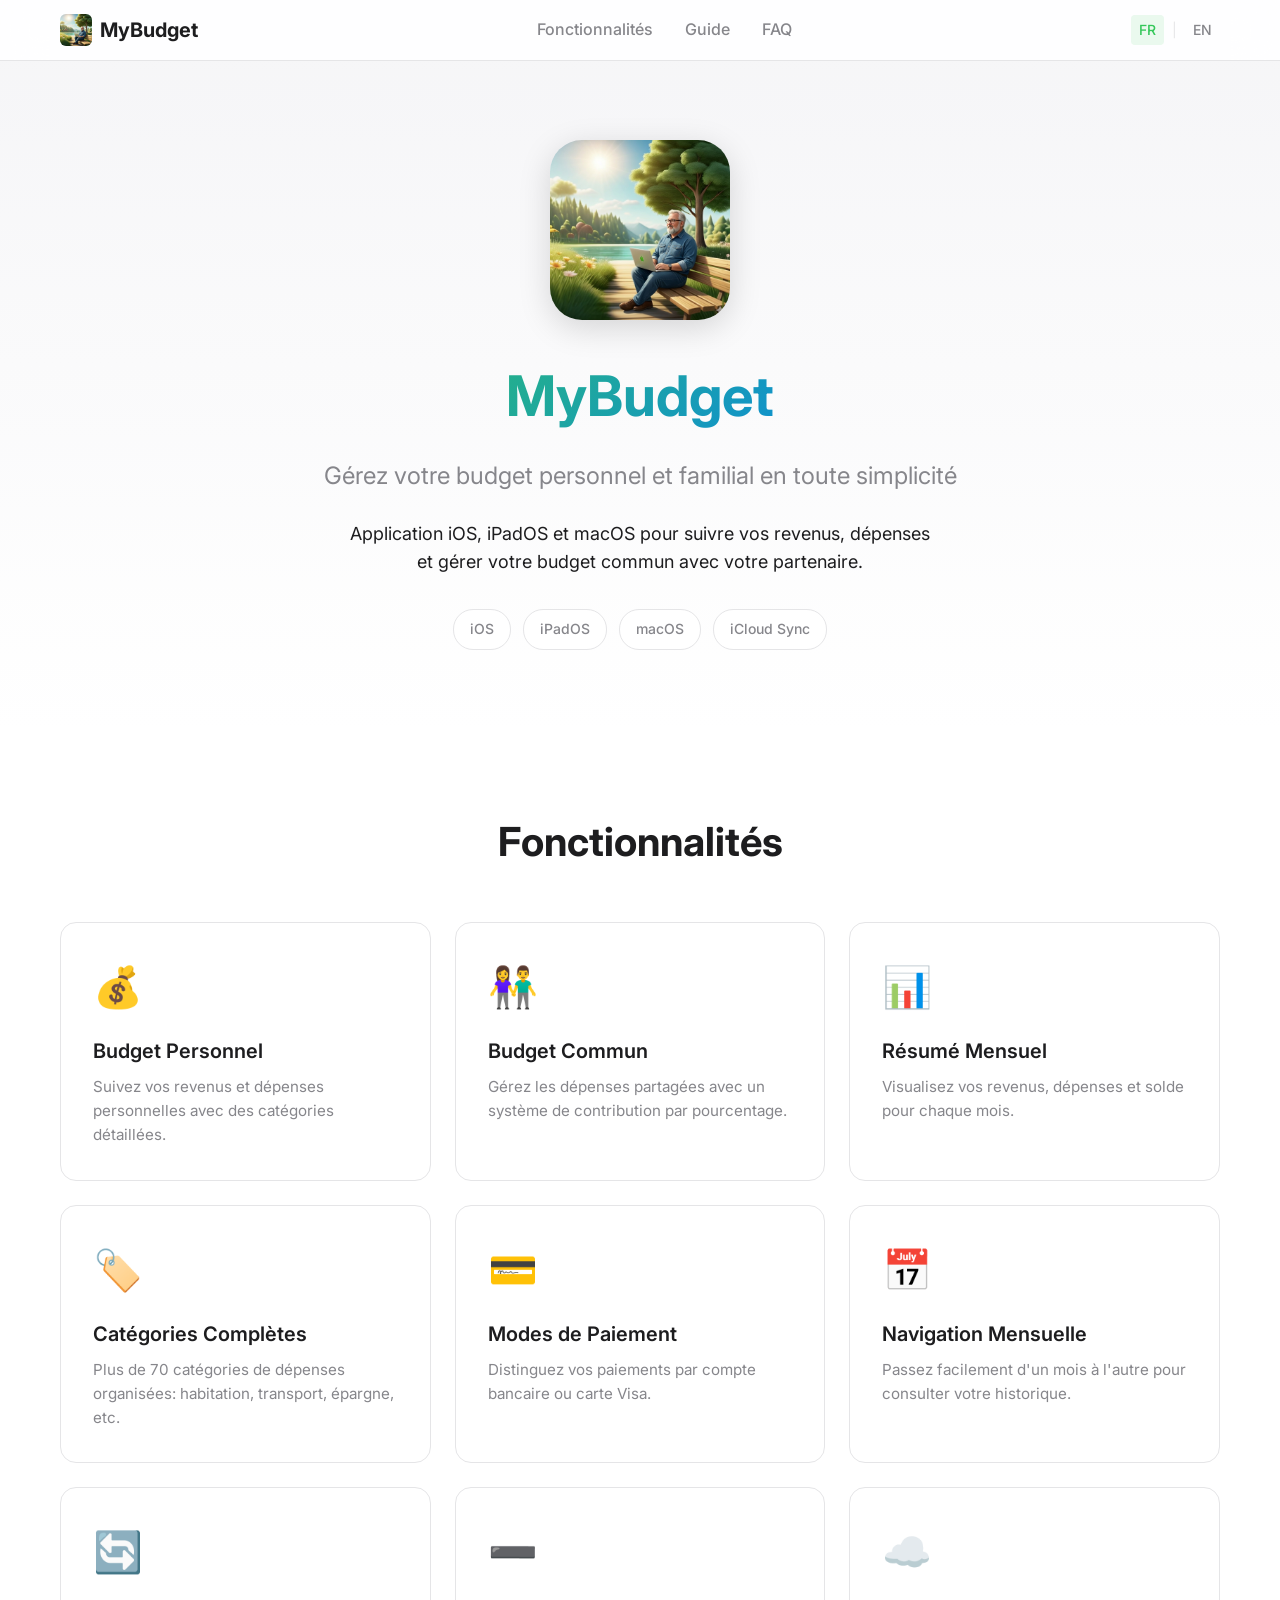
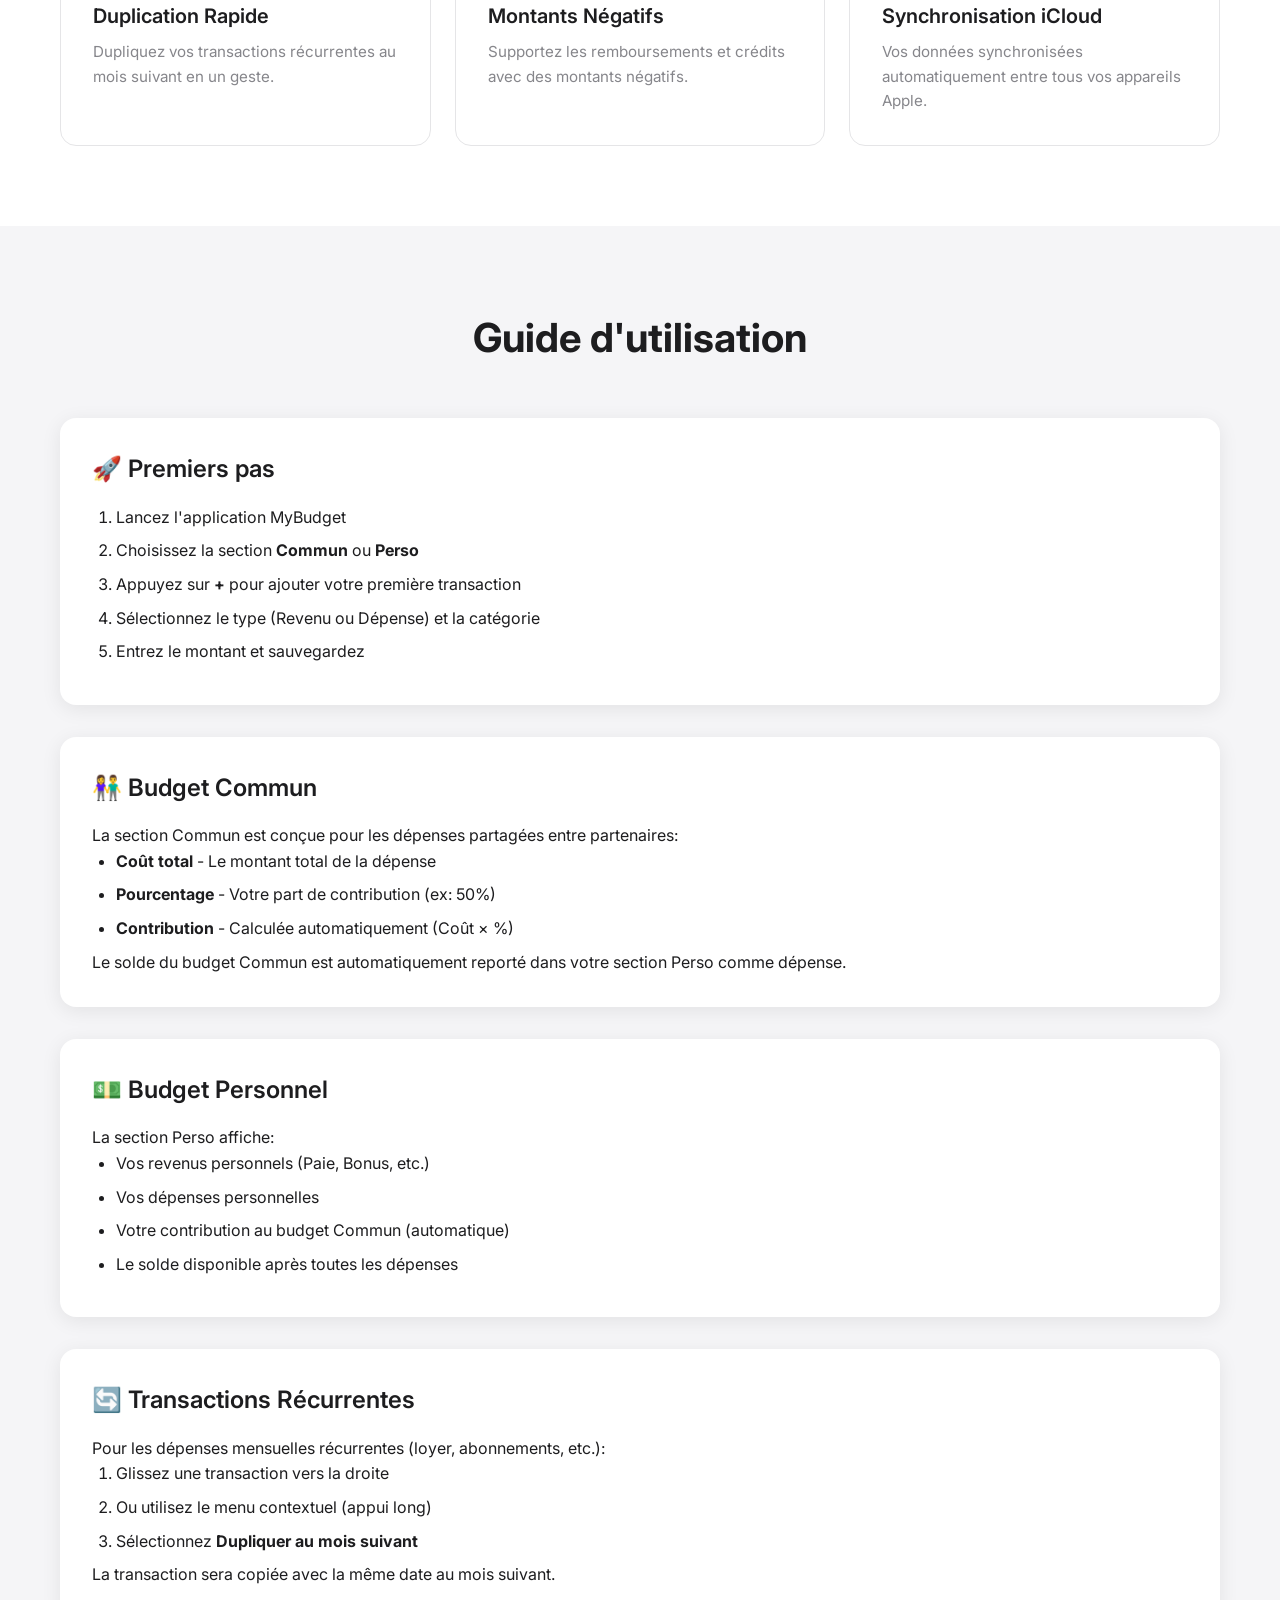
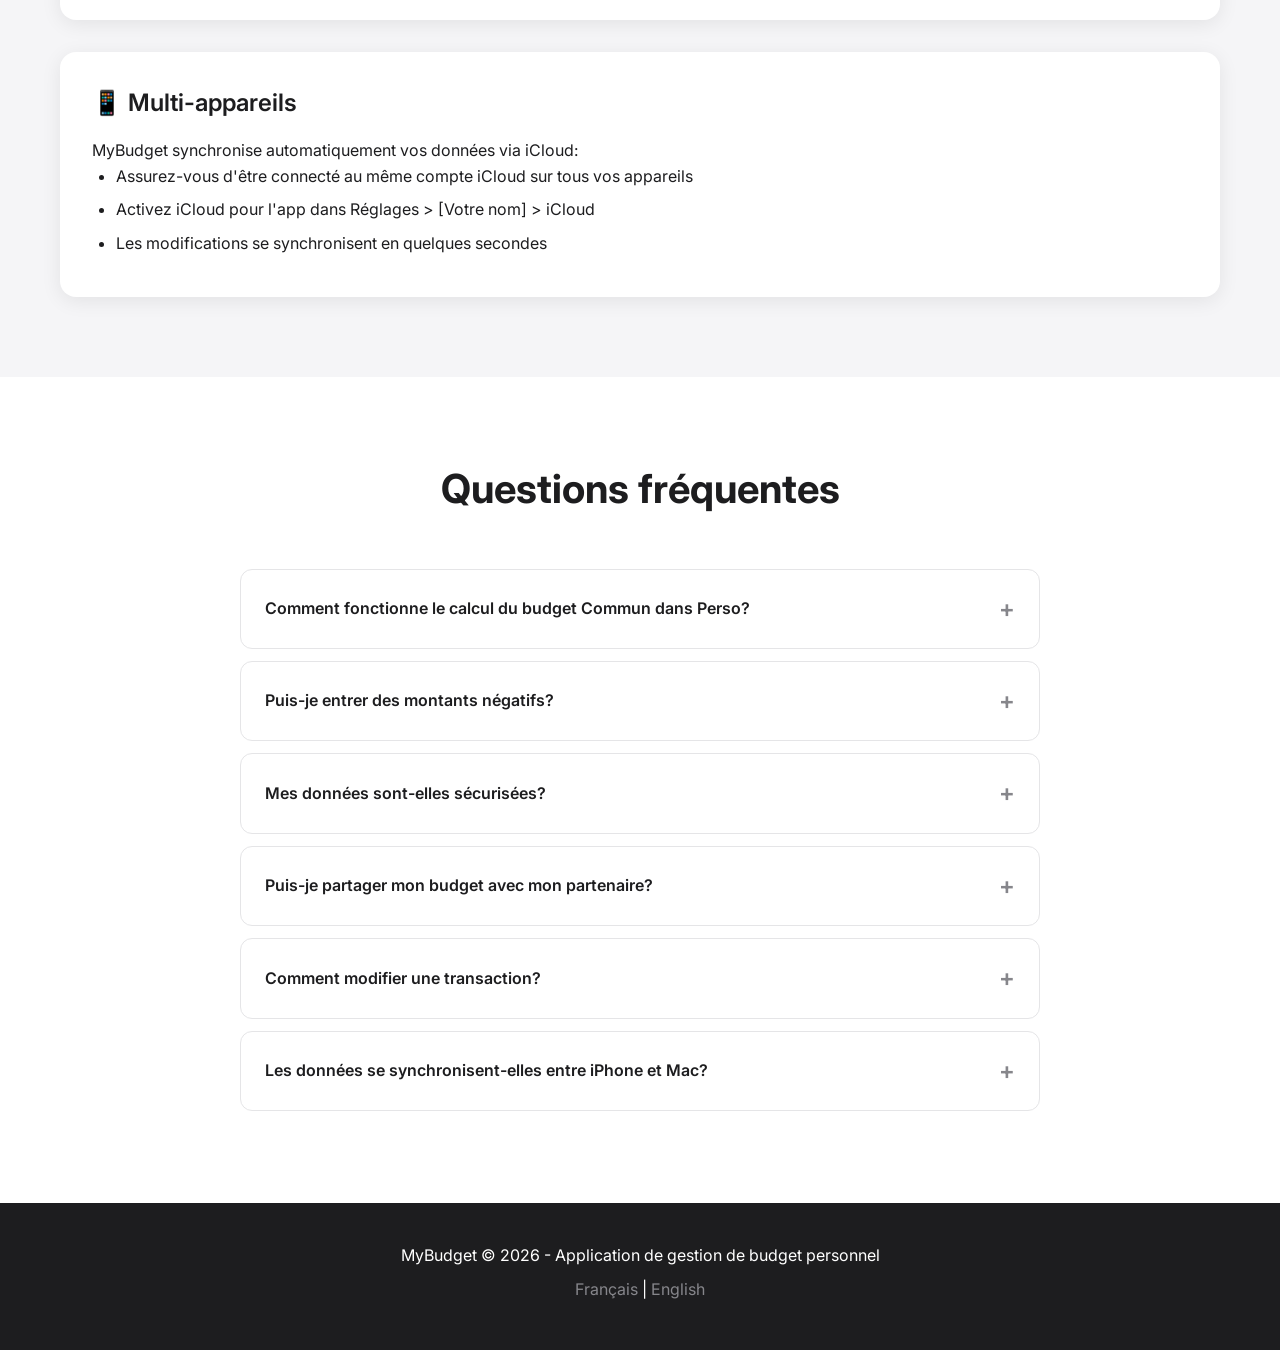
==== index.html @ 52d26589 "Initial documentation website for MyBudget" ====
<!DOCTYPE html>
<html lang="fr">
<head>
    <meta charset="UTF-8">
    <meta name="viewport" content="width=device-width, initial-scale=1.0">
    <title>MyBudget - Documentation</title>
    <link rel="icon" type="image/png" href="images/favicon.png">
    <link rel="apple-touch-icon" href="images/favicon.png">
    <link rel="stylesheet" href="css/style.css">
    <link rel="preconnect" href="https://fonts.googleapis.com">
    <link rel="preconnect" href="https://fonts.gstatic.com" crossorigin>
    <link href="https://fonts.googleapis.com/css2?family=Inter:wght@400;500;600;700&display=swap" rel="stylesheet">
</head>
<body>
    <nav class="navbar">
        <div class="nav-container">
            <a href="index.html" class="nav-logo">
                <img src="images/favicon.png" alt="MyBudget" class="logo-icon">
                <span>MyBudget</span>
            </a>
            <ul class="nav-menu">
                <li><a href="#features">Fonctionnalités</a></li>
                <li><a href="#guide">Guide</a></li>
                <li><a href="#faq">FAQ</a></li>
            </ul>
            <div class="nav-lang">
                <a href="index.html" class="active">FR</a>
                <span>|</span>
                <a href="en/index.html">EN</a>
            </div>
        </div>
    </nav>

    <header class="hero">
        <div class="hero-content">
            <img src="images/favicon.png" alt="MyBudget" class="hero-icon">
            <h1>MyBudget</h1>
            <p class="hero-subtitle">Gérez votre budget personnel et familial en toute simplicité</p>
            <p class="hero-description">
                Application iOS, iPadOS et macOS pour suivre vos revenus, dépenses et
                gérer votre budget commun avec votre partenaire.
            </p>
            <div class="hero-badges">
                <span class="badge">iOS</span>
                <span class="badge">iPadOS</span>
                <span class="badge">macOS</span>
                <span class="badge">iCloud Sync</span>
            </div>
        </div>
    </header>

    <main>
        <section id="features" class="section">
            <div class="container">
                <h2>Fonctionnalités</h2>

                <div class="features-grid">
                    <div class="feature-card">
                        <div class="feature-icon">💰</div>
                        <h3>Budget Personnel</h3>
                        <p>Suivez vos revenus et dépenses personnelles avec des catégories détaillées.</p>
                    </div>

                    <div class="feature-card">
                        <div class="feature-icon">👫</div>
                        <h3>Budget Commun</h3>
                        <p>Gérez les dépenses partagées avec un système de contribution par pourcentage.</p>
                    </div>

                    <div class="feature-card">
                        <div class="feature-icon">📊</div>
                        <h3>Résumé Mensuel</h3>
                        <p>Visualisez vos revenus, dépenses et solde pour chaque mois.</p>
                    </div>

                    <div class="feature-card">
                        <div class="feature-icon">🏷️</div>
                        <h3>Catégories Complètes</h3>
                        <p>Plus de 70 catégories de dépenses organisées: habitation, transport, épargne, etc.</p>
                    </div>

                    <div class="feature-card">
                        <div class="feature-icon">💳</div>
                        <h3>Modes de Paiement</h3>
                        <p>Distinguez vos paiements par compte bancaire ou carte Visa.</p>
                    </div>

                    <div class="feature-card">
                        <div class="feature-icon">📅</div>
                        <h3>Navigation Mensuelle</h3>
                        <p>Passez facilement d'un mois à l'autre pour consulter votre historique.</p>
                    </div>

                    <div class="feature-card">
                        <div class="feature-icon">🔄</div>
                        <h3>Duplication Rapide</h3>
                        <p>Dupliquez vos transactions récurrentes au mois suivant en un geste.</p>
                    </div>

                    <div class="feature-card">
                        <div class="feature-icon">➖</div>
                        <h3>Montants Négatifs</h3>
                        <p>Supportez les remboursements et crédits avec des montants négatifs.</p>
                    </div>

                    <div class="feature-card">
                        <div class="feature-icon">☁️</div>
                        <h3>Synchronisation iCloud</h3>
                        <p>Vos données synchronisées automatiquement entre tous vos appareils Apple.</p>
                    </div>
                </div>
            </div>
        </section>

        <section id="guide" class="section section-alt">
            <div class="container">
                <h2>Guide d'utilisation</h2>

                <div class="guide-content">
                    <article class="guide-article">
                        <h3>🚀 Premiers pas</h3>
                        <ol>
                            <li>Lancez l'application MyBudget</li>
                            <li>Choisissez la section <strong>Commun</strong> ou <strong>Perso</strong></li>
                            <li>Appuyez sur <strong>+</strong> pour ajouter votre première transaction</li>
                            <li>Sélectionnez le type (Revenu ou Dépense) et la catégorie</li>
                            <li>Entrez le montant et sauvegardez</li>
                        </ol>
                    </article>

                    <article class="guide-article">
                        <h3>👫 Budget Commun</h3>
                        <p>La section Commun est conçue pour les dépenses partagées entre partenaires:</p>
                        <ul>
                            <li><strong>Coût total</strong> - Le montant total de la dépense</li>
                            <li><strong>Pourcentage</strong> - Votre part de contribution (ex: 50%)</li>
                            <li><strong>Contribution</strong> - Calculée automatiquement (Coût × %)</li>
                        </ul>
                        <p>Le solde du budget Commun est automatiquement reporté dans votre section Perso comme dépense.</p>
                    </article>

                    <article class="guide-article">
                        <h3>💵 Budget Personnel</h3>
                        <p>La section Perso affiche:</p>
                        <ul>
                            <li>Vos revenus personnels (Paie, Bonus, etc.)</li>
                            <li>Vos dépenses personnelles</li>
                            <li>Votre contribution au budget Commun (automatique)</li>
                            <li>Le solde disponible après toutes les dépenses</li>
                        </ul>
                    </article>

                    <article class="guide-article">
                        <h3>🔄 Transactions Récurrentes</h3>
                        <p>Pour les dépenses mensuelles récurrentes (loyer, abonnements, etc.):</p>
                        <ol>
                            <li>Glissez une transaction vers la droite</li>
                            <li>Ou utilisez le menu contextuel (appui long)</li>
                            <li>Sélectionnez <strong>Dupliquer au mois suivant</strong></li>
                        </ol>
                        <p>La transaction sera copiée avec la même date au mois suivant.</p>
                    </article>

                    <article class="guide-article">
                        <h3>📱 Multi-appareils</h3>
                        <p>MyBudget synchronise automatiquement vos données via iCloud:</p>
                        <ul>
                            <li>Assurez-vous d'être connecté au même compte iCloud sur tous vos appareils</li>
                            <li>Activez iCloud pour l'app dans Réglages > [Votre nom] > iCloud</li>
                            <li>Les modifications se synchronisent en quelques secondes</li>
                        </ul>
                    </article>
                </div>
            </div>
        </section>

        <section id="faq" class="section">
            <div class="container">
                <h2>Questions fréquentes</h2>

                <div class="faq-list">
                    <details class="faq-item">
                        <summary>Comment fonctionne le calcul du budget Commun dans Perso?</summary>
                        <p>Dans la section Perso, les dépenses du budget Commun et le solde Commun sont automatiquement ajoutés comme dépenses. Cela représente votre contribution totale au budget partagé.</p>
                    </details>

                    <details class="faq-item">
                        <summary>Puis-je entrer des montants négatifs?</summary>
                        <p>Oui, les montants négatifs sont supportés pour les remboursements, crédits ou ajustements. Utilisez simplement le signe moins (-) devant le montant.</p>
                    </details>

                    <details class="faq-item">
                        <summary>Mes données sont-elles sécurisées?</summary>
                        <p>Oui, vos données sont stockées dans votre base de données iCloud privée. Elles sont chiffrées et accessibles uniquement par vos appareils connectés à votre compte Apple.</p>
                    </details>

                    <details class="faq-item">
                        <summary>Puis-je partager mon budget avec mon partenaire?</summary>
                        <p>Actuellement, chaque utilisateur a sa propre base de données. Pour un budget commun, vous pouvez chacun entrer vos contributions respectives avec votre pourcentage de participation.</p>
                    </details>

                    <details class="faq-item">
                        <summary>Comment modifier une transaction?</summary>
                        <p>Appuyez sur une transaction dans la liste pour ouvrir l'écran de modification. Vous pouvez aussi utiliser le menu contextuel (appui long) et sélectionner "Modifier".</p>
                    </details>

                    <details class="faq-item">
                        <summary>Les données se synchronisent-elles entre iPhone et Mac?</summary>
                        <p>Oui, tant que vous êtes connecté au même compte iCloud et que la synchronisation est activée, vos données sont disponibles sur iPhone, iPad et Mac.</p>
                    </details>
                </div>
            </div>
        </section>
    </main>

    <footer class="footer">
        <div class="container">
            <p>MyBudget © 2026 - Application de gestion de budget personnel</p>
            <p class="footer-links">
                <a href="index.html">Français</a> |
                <a href="en/index.html">English</a>
            </p>
        </div>
    </footer>
</body>
</html>
---- css/style.css ----
/* Reset and Base Styles */
* {
    margin: 0;
    padding: 0;
    box-sizing: border-box;
}

:root {
    --primary-color: #34C759;
    --primary-dark: #248A3D;
    --secondary-color: #007AFF;
    --success-color: #34C759;
    --warning-color: #FF9500;
    --danger-color: #FF3B30;
    --text-color: #1D1D1F;
    --text-secondary: #86868B;
    --background: #FFFFFF;
    --background-alt: #F5F5F7;
    --border-color: #E5E5E7;
    --card-shadow: 0 4px 20px rgba(0, 0, 0, 0.08);
}

body {
    font-family: 'Inter', -apple-system, BlinkMacSystemFont, 'Segoe UI', Roboto, sans-serif;
    line-height: 1.6;
    color: var(--text-color);
    background: var(--background);
}

.container {
    max-width: 1200px;
    margin: 0 auto;
    padding: 0 20px;
}

/* Navigation */
.navbar {
    position: fixed;
    top: 0;
    left: 0;
    right: 0;
    background: rgba(255, 255, 255, 0.9);
    backdrop-filter: blur(20px);
    -webkit-backdrop-filter: blur(20px);
    border-bottom: 1px solid var(--border-color);
    z-index: 1000;
}

.nav-container {
    max-width: 1200px;
    margin: 0 auto;
    padding: 0 20px;
    display: flex;
    align-items: center;
    justify-content: space-between;
    height: 60px;
}

.nav-logo {
    display: flex;
    align-items: center;
    gap: 8px;
    font-size: 1.25rem;
    font-weight: 700;
    color: var(--text-color);
    text-decoration: none;
}

.logo-icon {
    width: 32px;
    height: 32px;
    border-radius: 6px;
    object-fit: cover;
}

.nav-menu {
    display: flex;
    list-style: none;
    gap: 32px;
}

.nav-menu a {
    color: var(--text-secondary);
    text-decoration: none;
    font-weight: 500;
    transition: color 0.2s;
}

.nav-menu a:hover {
    color: var(--primary-color);
}

.nav-lang {
    display: flex;
    align-items: center;
    gap: 8px;
    font-size: 0.875rem;
}

.nav-lang a {
    color: var(--text-secondary);
    text-decoration: none;
    font-weight: 500;
    padding: 4px 8px;
    border-radius: 4px;
    transition: all 0.2s;
}

.nav-lang a.active {
    color: var(--primary-color);
    background: rgba(52, 199, 89, 0.1);
}

.nav-lang span {
    color: var(--border-color);
}

/* Hero Section */
.hero {
    padding: 140px 20px 80px;
    text-align: center;
    background: linear-gradient(180deg, var(--background-alt) 0%, var(--background) 100%);
}

.hero-content {
    max-width: 800px;
    margin: 0 auto;
}

.hero-icon {
    width: 180px;
    height: 180px;
    border-radius: 32px;
    box-shadow: 0 8px 32px rgba(0, 0, 0, 0.15);
    margin-bottom: 24px;
}

.hero h1 {
    font-size: 3.5rem;
    font-weight: 700;
    margin-bottom: 16px;
    background: linear-gradient(135deg, var(--primary-color), var(--secondary-color));
    -webkit-background-clip: text;
    -webkit-text-fill-color: transparent;
    background-clip: text;
}

.hero-subtitle {
    font-size: 1.5rem;
    color: var(--text-secondary);
    margin-bottom: 24px;
}

.hero-description {
    font-size: 1.125rem;
    color: var(--text-color);
    margin-bottom: 32px;
    max-width: 600px;
    margin-left: auto;
    margin-right: auto;
}

.hero-badges {
    display: flex;
    justify-content: center;
    gap: 12px;
    flex-wrap: wrap;
}

.badge {
    display: inline-block;
    padding: 8px 16px;
    background: var(--background);
    border: 1px solid var(--border-color);
    border-radius: 20px;
    font-size: 0.875rem;
    font-weight: 500;
    color: var(--text-secondary);
}

/* Sections */
.section {
    padding: 80px 20px;
}

.section-alt {
    background: var(--background-alt);
}

.section h2 {
    font-size: 2.5rem;
    font-weight: 700;
    text-align: center;
    margin-bottom: 48px;
}

/* Features Grid */
.features-grid {
    display: grid;
    grid-template-columns: repeat(auto-fit, minmax(300px, 1fr));
    gap: 24px;
}

.feature-card {
    background: var(--background);
    border: 1px solid var(--border-color);
    border-radius: 16px;
    padding: 32px;
    transition: transform 0.2s, box-shadow 0.2s;
}

.feature-card:hover {
    transform: translateY(-4px);
    box-shadow: var(--card-shadow);
}

.feature-icon {
    font-size: 2.5rem;
    margin-bottom: 16px;
}

.feature-card h3 {
    font-size: 1.25rem;
    font-weight: 600;
    margin-bottom: 8px;
}

.feature-card p {
    color: var(--text-secondary);
    font-size: 0.95rem;
}

/* Guide Section */
.guide-content {
    display: grid;
    gap: 32px;
}

.guide-article {
    background: var(--background);
    border-radius: 16px;
    padding: 32px;
    box-shadow: var(--card-shadow);
}

.guide-article h3 {
    font-size: 1.5rem;
    font-weight: 600;
    margin-bottom: 16px;
}

.guide-article ol,
.guide-article ul {
    margin-left: 24px;
}

.guide-article li {
    margin-bottom: 8px;
}

.guide-article a {
    color: var(--primary-color);
}

/* FAQ Section */
.faq-list {
    max-width: 800px;
    margin: 0 auto;
}

.faq-item {
    background: var(--background);
    border: 1px solid var(--border-color);
    border-radius: 12px;
    margin-bottom: 12px;
    overflow: hidden;
}

.faq-item summary {
    padding: 20px 24px;
    font-weight: 600;
    cursor: pointer;
    list-style: none;
    display: flex;
    align-items: center;
    justify-content: space-between;
}

.faq-item summary::-webkit-details-marker {
    display: none;
}

.faq-item summary::after {
    content: '+';
    font-size: 1.5rem;
    color: var(--text-secondary);
    transition: transform 0.2s;
}

.faq-item[open] summary::after {
    transform: rotate(45deg);
}

.faq-item p {
    padding: 0 24px 20px;
    color: var(--text-secondary);
}

/* Footer */
.footer {
    padding: 40px 20px;
    text-align: center;
    background: var(--text-color);
    color: var(--background);
}

.footer p {
    margin-bottom: 8px;
}

.footer-links a {
    color: var(--text-secondary);
    text-decoration: none;
}

.footer-links a:hover {
    color: var(--background);
}

/* Responsive */
@media (max-width: 768px) {
    .nav-menu {
        display: none;
    }

    .hero h1 {
        font-size: 2.5rem;
    }

    .hero-subtitle {
        font-size: 1.25rem;
    }

    .section h2 {
        font-size: 2rem;
    }

    .features-grid {
        grid-template-columns: 1fr;
    }
}
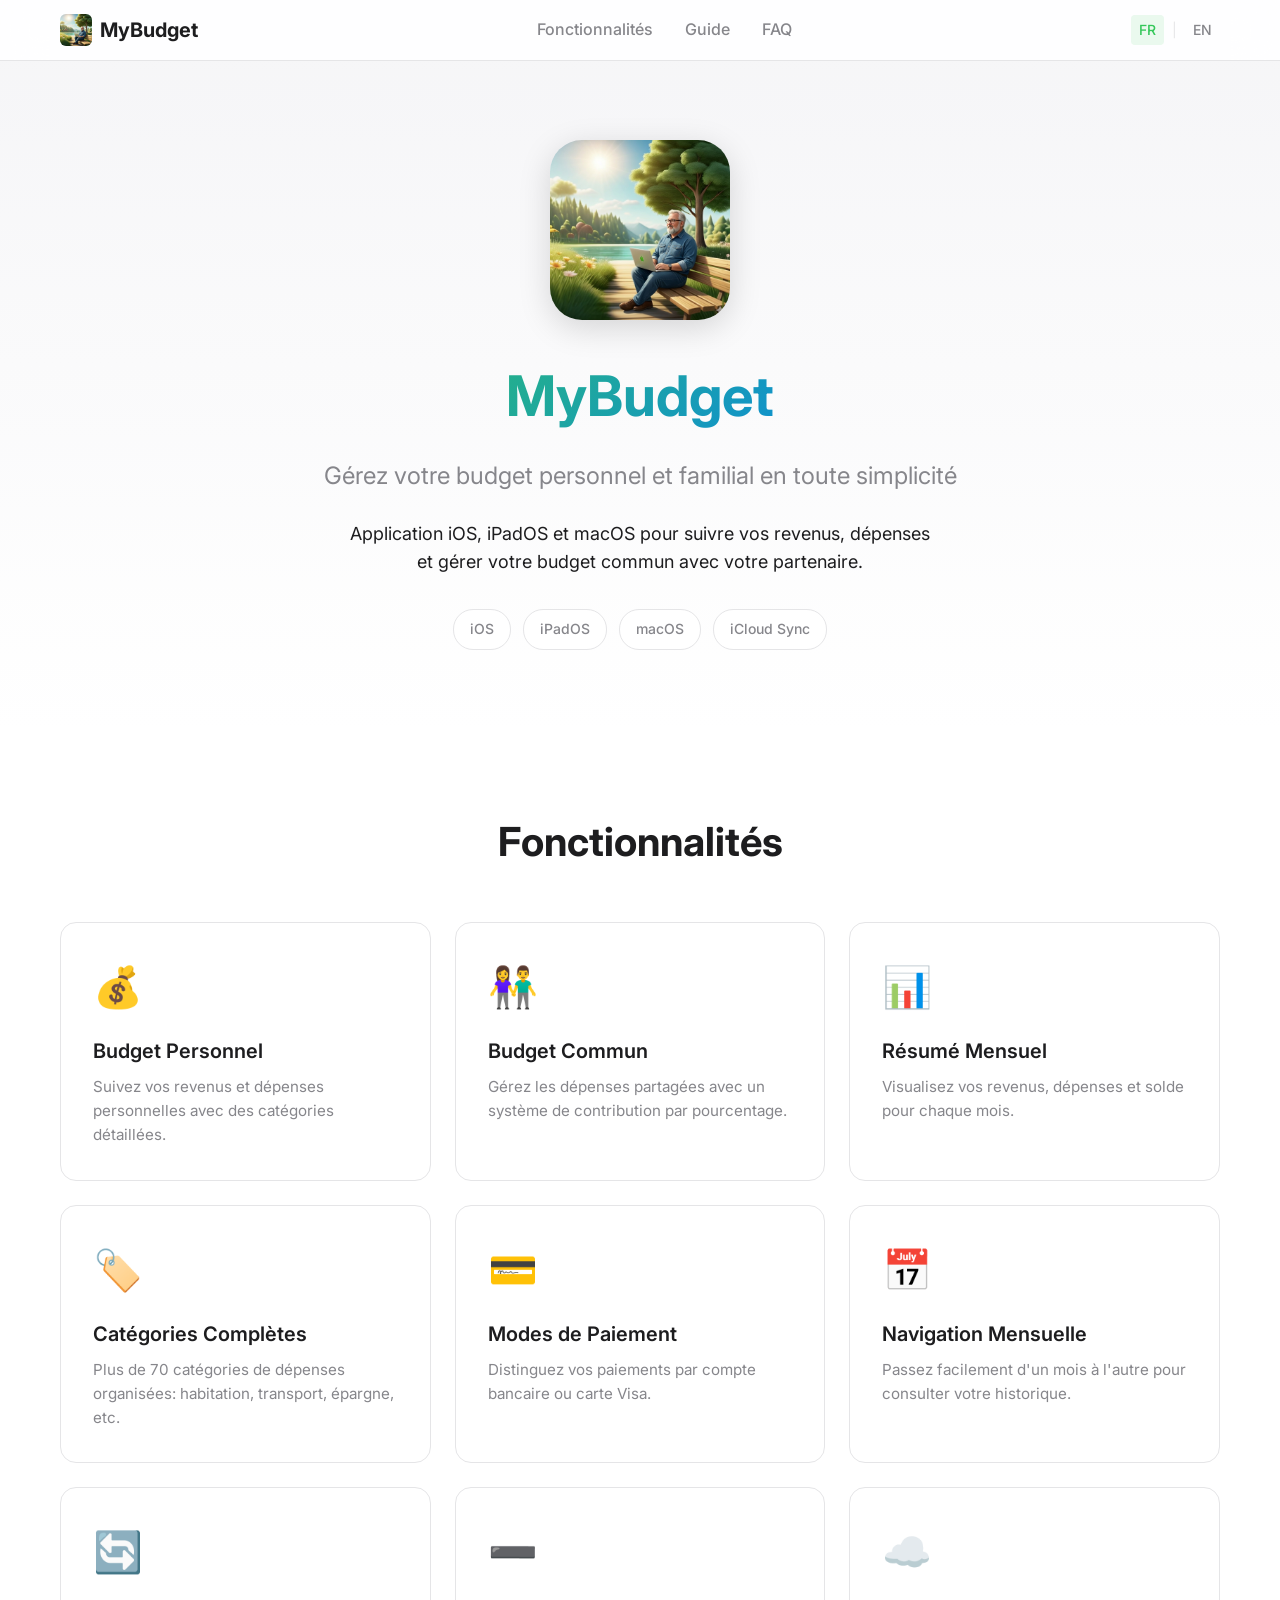
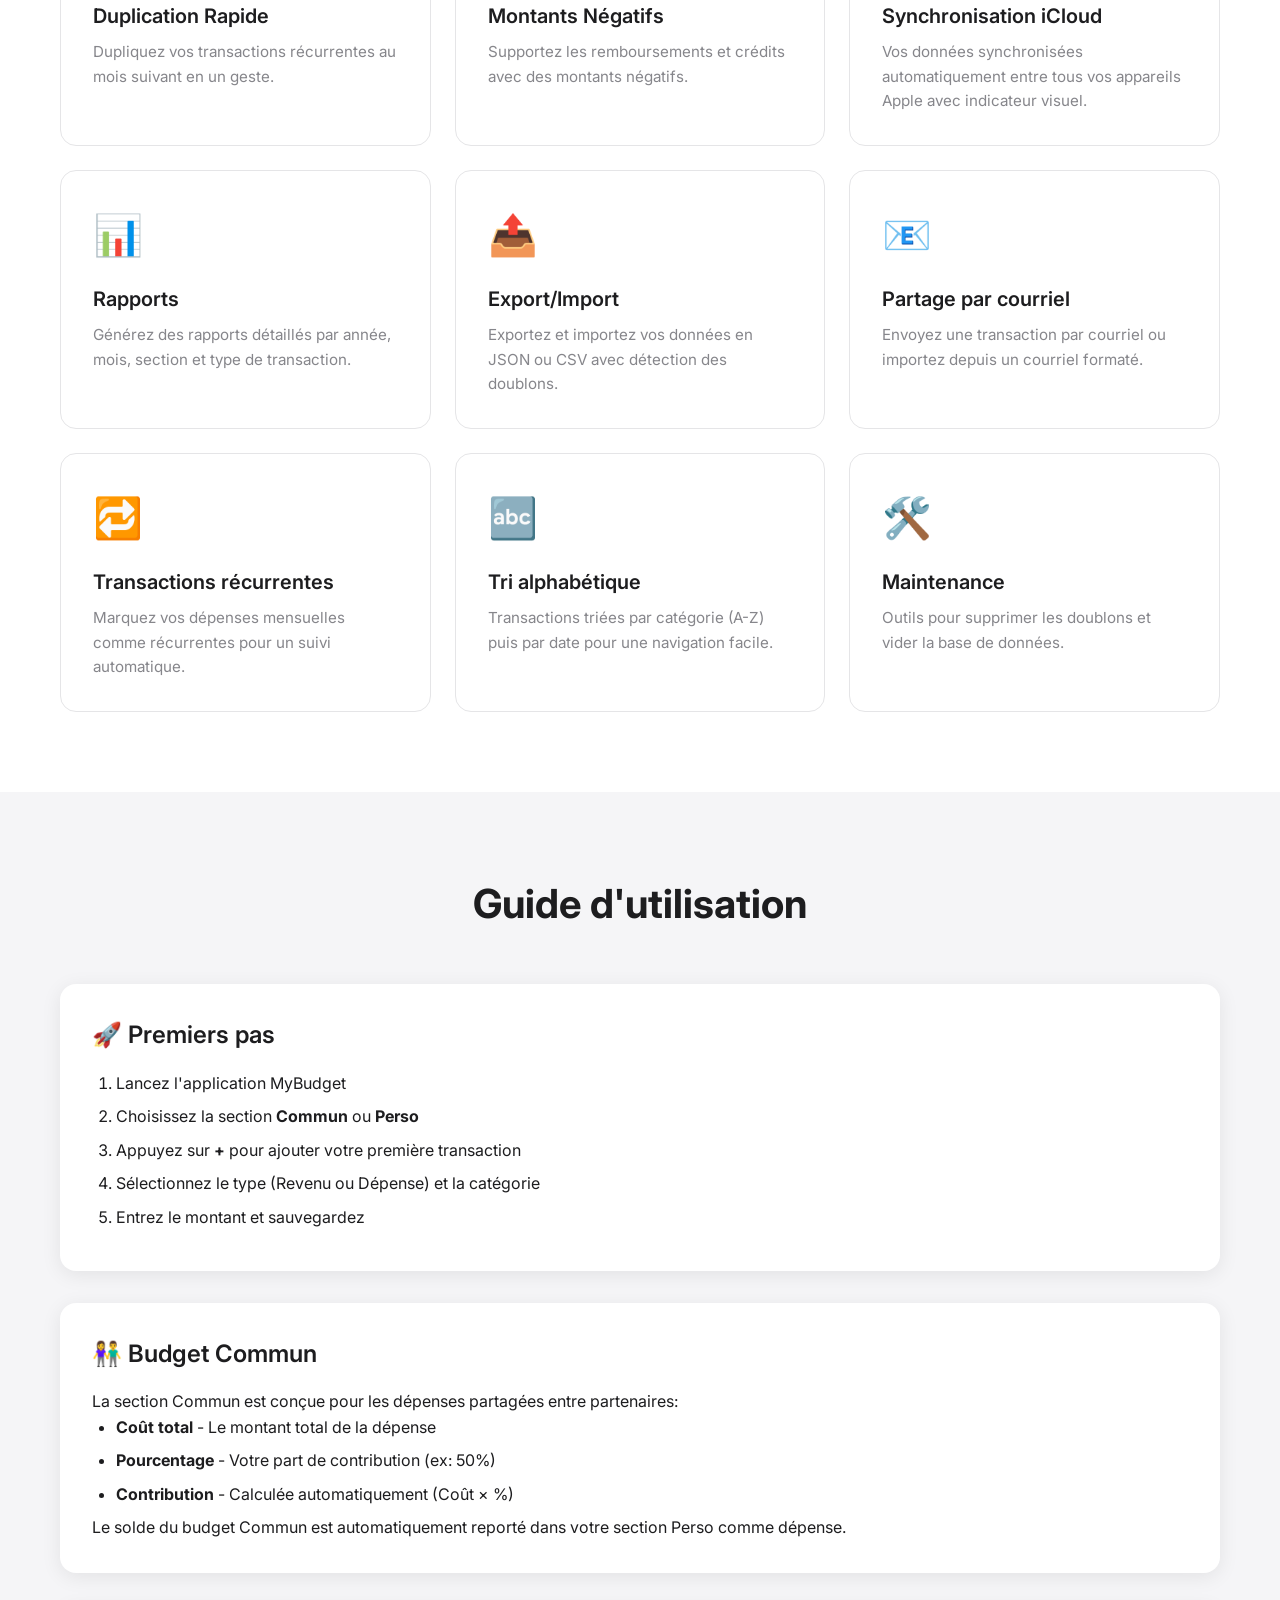
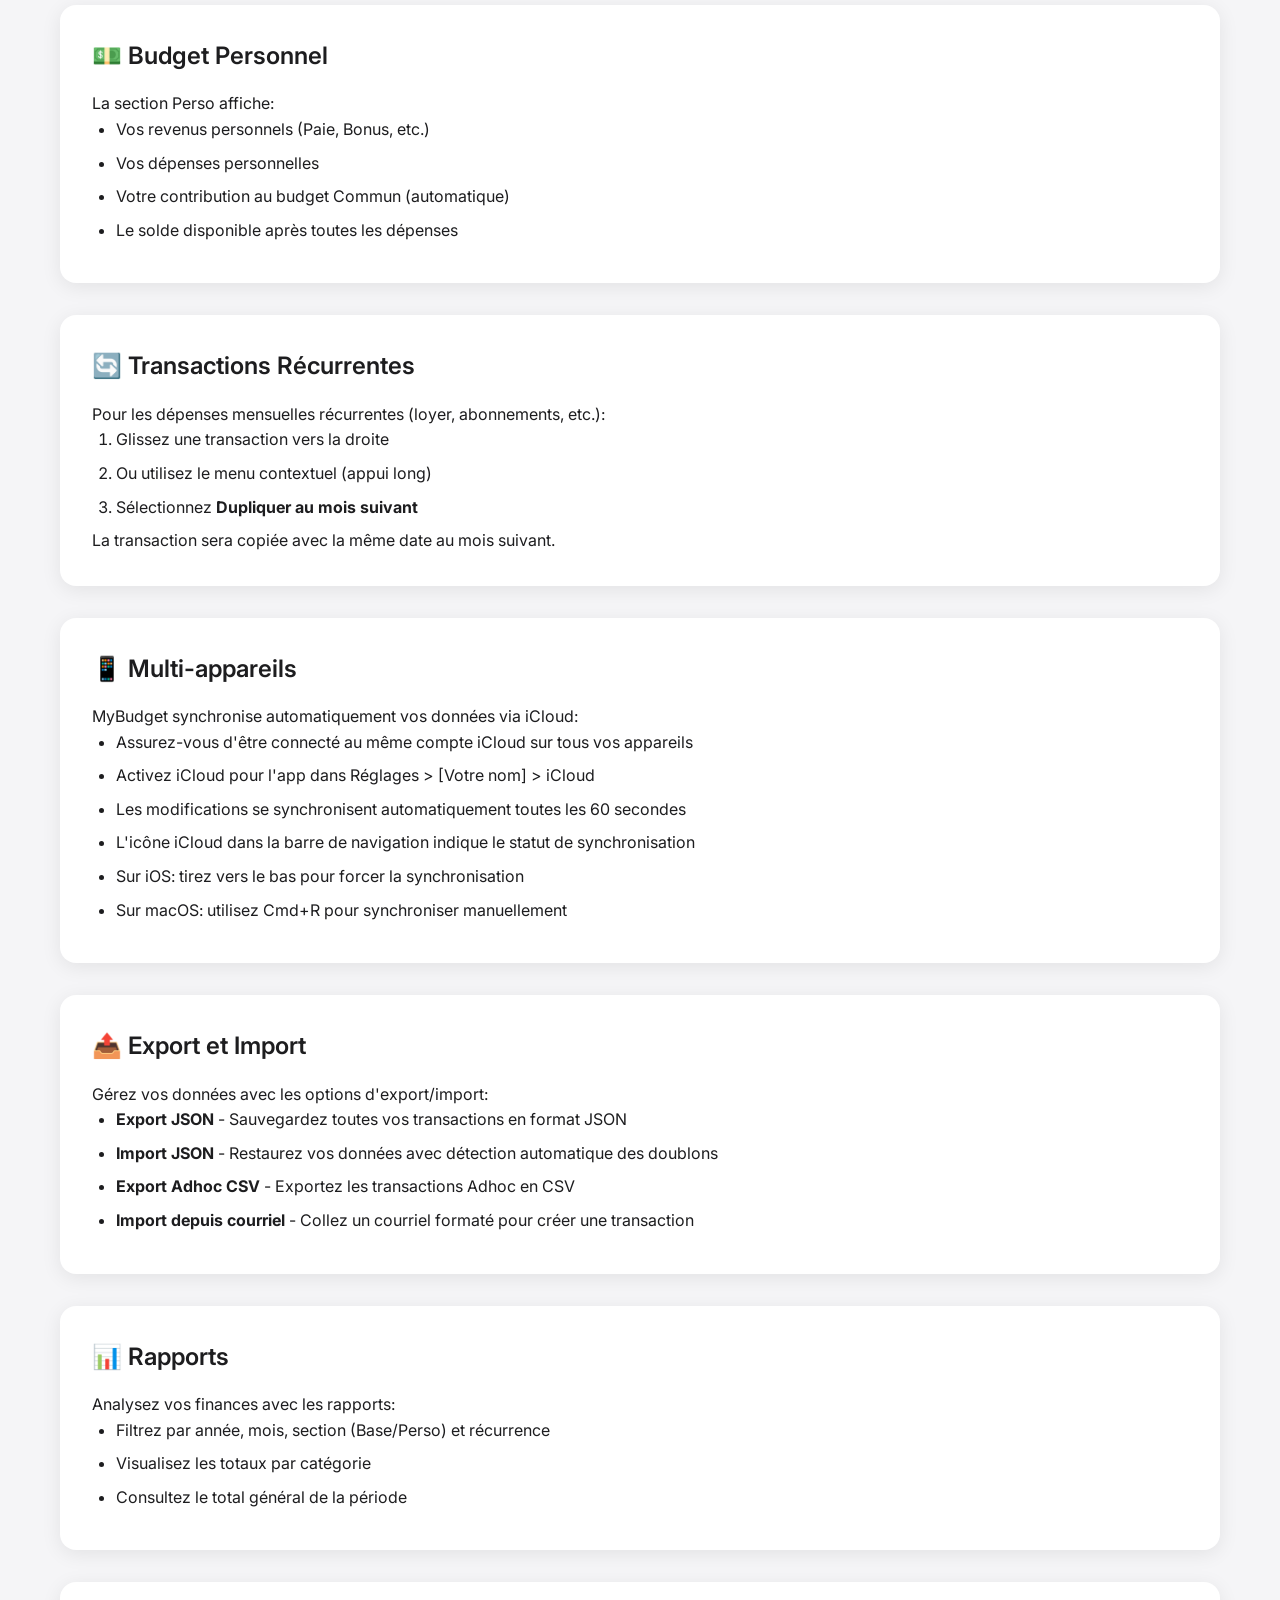
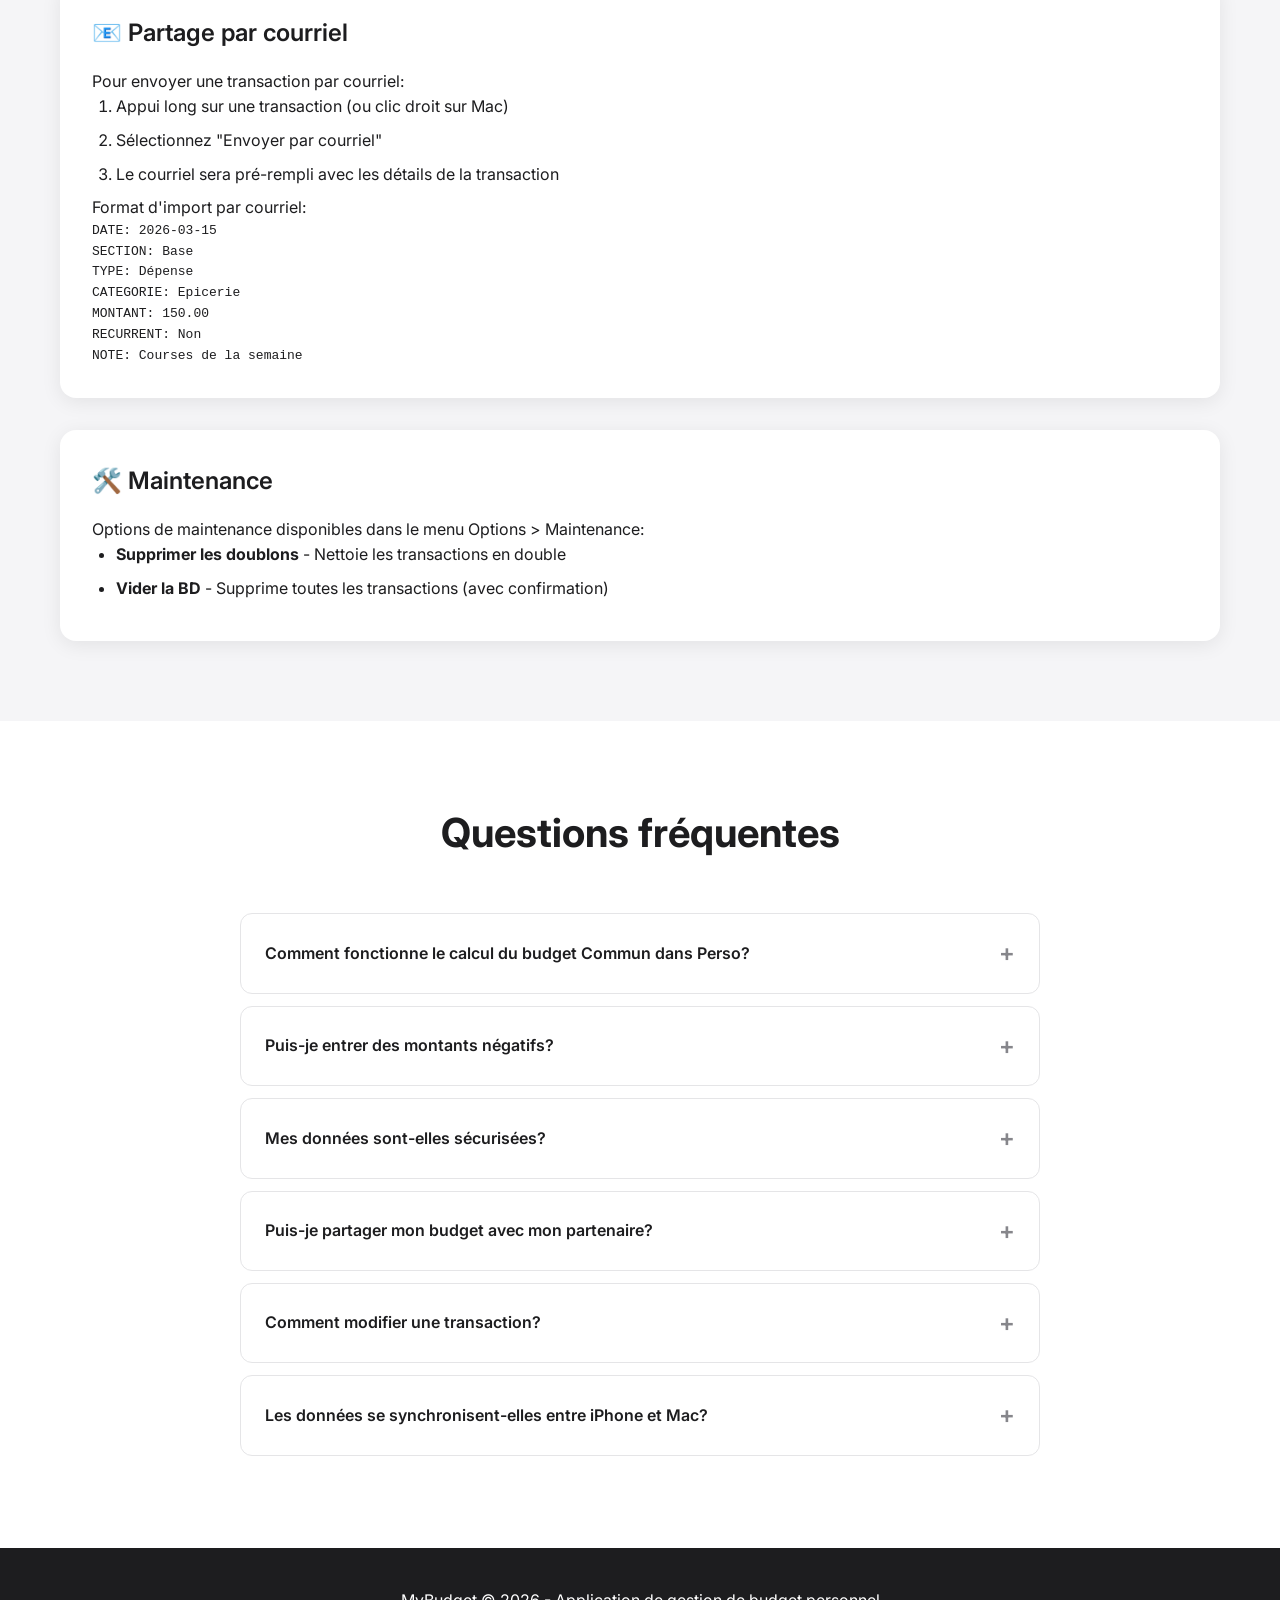
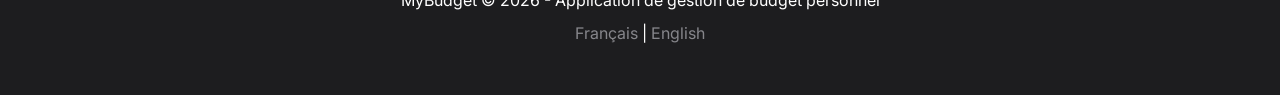
==== commit 35dcee06: "Add new features to documentation New features documented: - Reports with filters (year, month, sect" ====
--- a/index.html
+++ b/index.html
@@ -106,7 +106,43 @@
                     <div class="feature-card">
                         <div class="feature-icon">☁️</div>
                         <h3>Synchronisation iCloud</h3>
-                        <p>Vos données synchronisées automatiquement entre tous vos appareils Apple.</p>
+                        <p>Vos données synchronisées automatiquement entre tous vos appareils Apple avec indicateur visuel.</p>
+                    </div>
+
+                    <div class="feature-card">
+                        <div class="feature-icon">📊</div>
+                        <h3>Rapports</h3>
+                        <p>Générez des rapports détaillés par année, mois, section et type de transaction.</p>
+                    </div>
+
+                    <div class="feature-card">
+                        <div class="feature-icon">📤</div>
+                        <h3>Export/Import</h3>
+                        <p>Exportez et importez vos données en JSON ou CSV avec détection des doublons.</p>
+                    </div>
+
+                    <div class="feature-card">
+                        <div class="feature-icon">📧</div>
+                        <h3>Partage par courriel</h3>
+                        <p>Envoyez une transaction par courriel ou importez depuis un courriel formaté.</p>
+                    </div>
+
+                    <div class="feature-card">
+                        <div class="feature-icon">🔁</div>
+                        <h3>Transactions récurrentes</h3>
+                        <p>Marquez vos dépenses mensuelles comme récurrentes pour un suivi automatique.</p>
+                    </div>
+
+                    <div class="feature-card">
+                        <div class="feature-icon">🔤</div>
+                        <h3>Tri alphabétique</h3>
+                        <p>Transactions triées par catégorie (A-Z) puis par date pour une navigation facile.</p>
+                    </div>
+
+                    <div class="feature-card">
+                        <div class="feature-icon">🛠️</div>
+                        <h3>Maintenance</h3>
+                        <p>Outils pour supprimer les doublons et vider la base de données.</p>
                     </div>
                 </div>
             </div>
@@ -167,7 +203,58 @@
                         <ul>
                             <li>Assurez-vous d'être connecté au même compte iCloud sur tous vos appareils</li>
                             <li>Activez iCloud pour l'app dans Réglages > [Votre nom] > iCloud</li>
-                            <li>Les modifications se synchronisent en quelques secondes</li>
+                            <li>Les modifications se synchronisent automatiquement toutes les 60 secondes</li>
+                            <li>L'icône iCloud dans la barre de navigation indique le statut de synchronisation</li>
+                            <li>Sur iOS: tirez vers le bas pour forcer la synchronisation</li>
+                            <li>Sur macOS: utilisez Cmd+R pour synchroniser manuellement</li>
+                        </ul>
+                    </article>
+
+                    <article class="guide-article">
+                        <h3>📤 Export et Import</h3>
+                        <p>Gérez vos données avec les options d'export/import:</p>
+                        <ul>
+                            <li><strong>Export JSON</strong> - Sauvegardez toutes vos transactions en format JSON</li>
+                            <li><strong>Import JSON</strong> - Restaurez vos données avec détection automatique des doublons</li>
+                            <li><strong>Export Adhoc CSV</strong> - Exportez les transactions Adhoc en CSV</li>
+                            <li><strong>Import depuis courriel</strong> - Collez un courriel formaté pour créer une transaction</li>
+                        </ul>
+                    </article>
+
+                    <article class="guide-article">
+                        <h3>📊 Rapports</h3>
+                        <p>Analysez vos finances avec les rapports:</p>
+                        <ul>
+                            <li>Filtrez par année, mois, section (Base/Perso) et récurrence</li>
+                            <li>Visualisez les totaux par catégorie</li>
+                            <li>Consultez le total général de la période</li>
+                        </ul>
+                    </article>
+
+                    <article class="guide-article">
+                        <h3>📧 Partage par courriel</h3>
+                        <p>Pour envoyer une transaction par courriel:</p>
+                        <ol>
+                            <li>Appui long sur une transaction (ou clic droit sur Mac)</li>
+                            <li>Sélectionnez "Envoyer par courriel"</li>
+                            <li>Le courriel sera pré-rempli avec les détails de la transaction</li>
+                        </ol>
+                        <p>Format d'import par courriel:</p>
+                        <pre>DATE: 2026-03-15
+SECTION: Base
+TYPE: Dépense
+CATEGORIE: Epicerie
+MONTANT: 150.00
+RECURRENT: Non
+NOTE: Courses de la semaine</pre>
+                    </article>
+
+                    <article class="guide-article">
+                        <h3>🛠️ Maintenance</h3>
+                        <p>Options de maintenance disponibles dans le menu Options > Maintenance:</p>
+                        <ul>
+                            <li><strong>Supprimer les doublons</strong> - Nettoie les transactions en double</li>
+                            <li><strong>Vider la BD</strong> - Supprime toutes les transactions (avec confirmation)</li>
                         </ul>
                     </article>
                 </div>
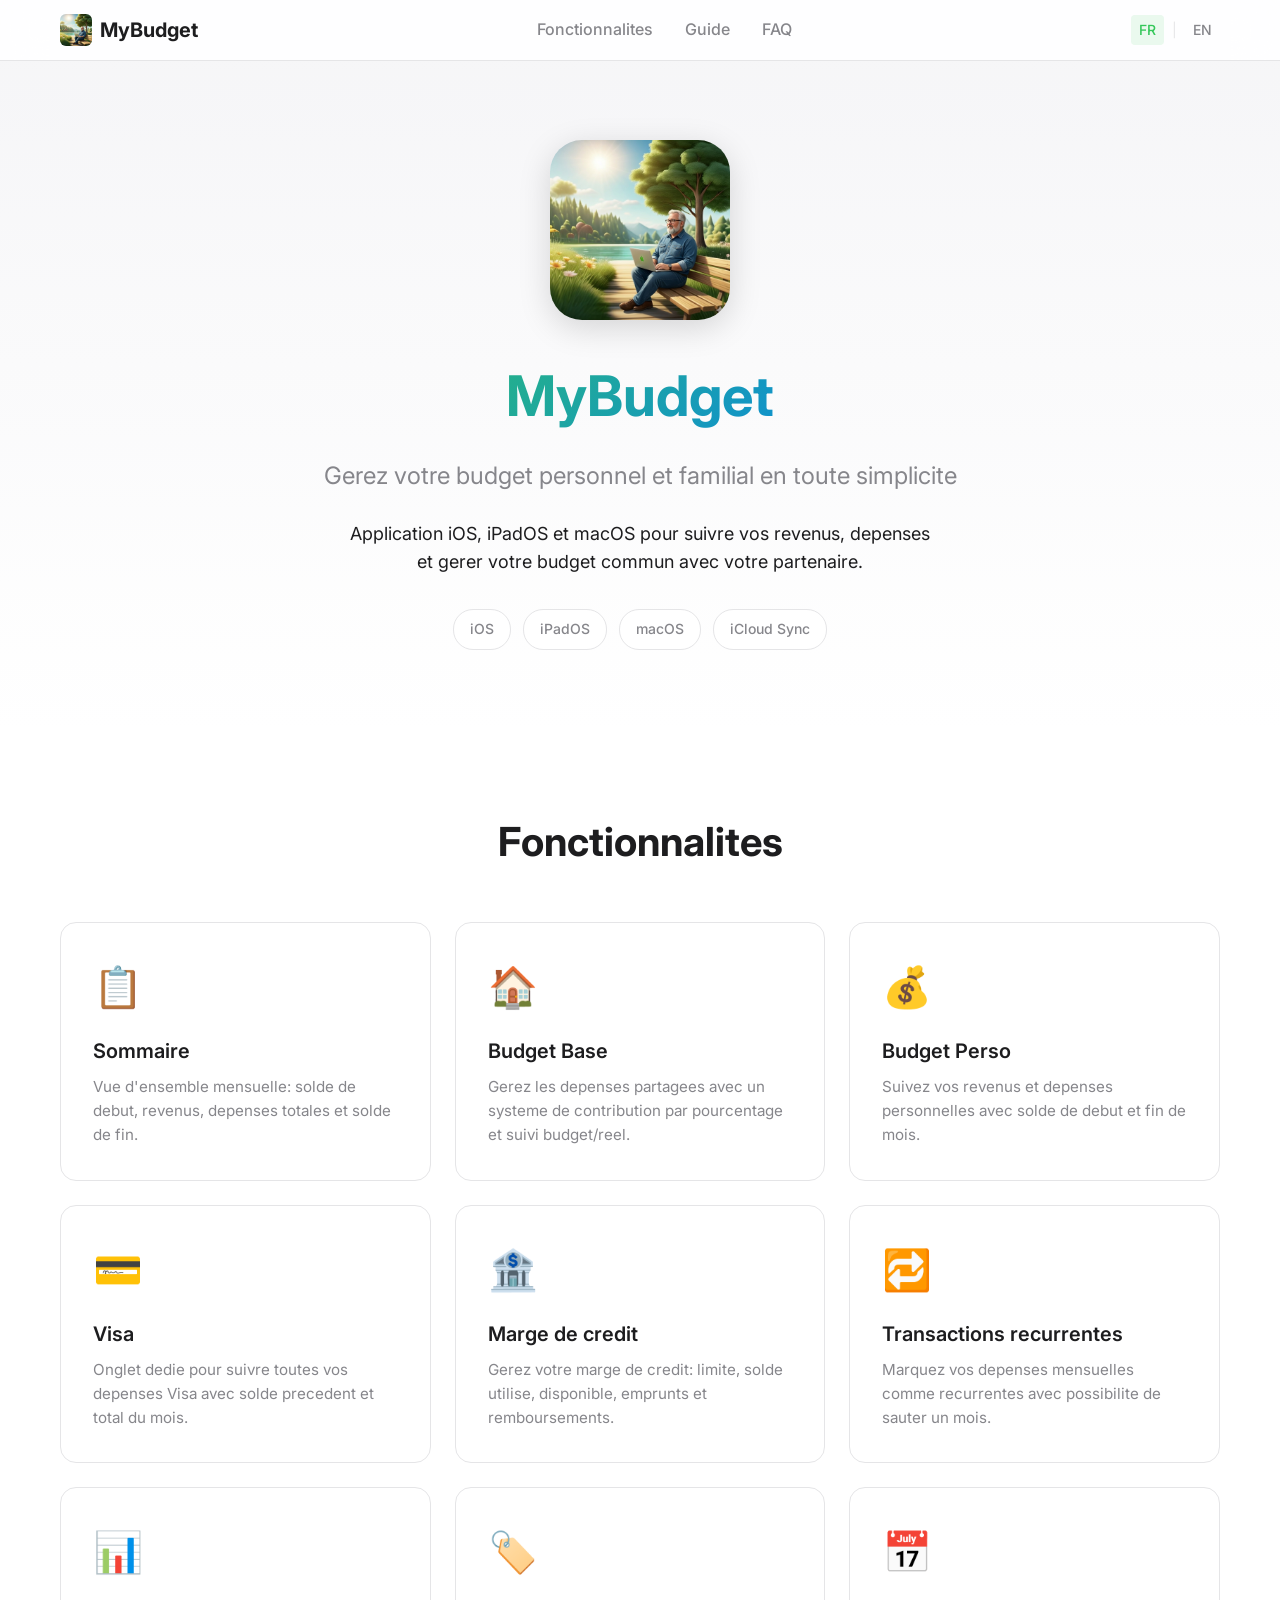
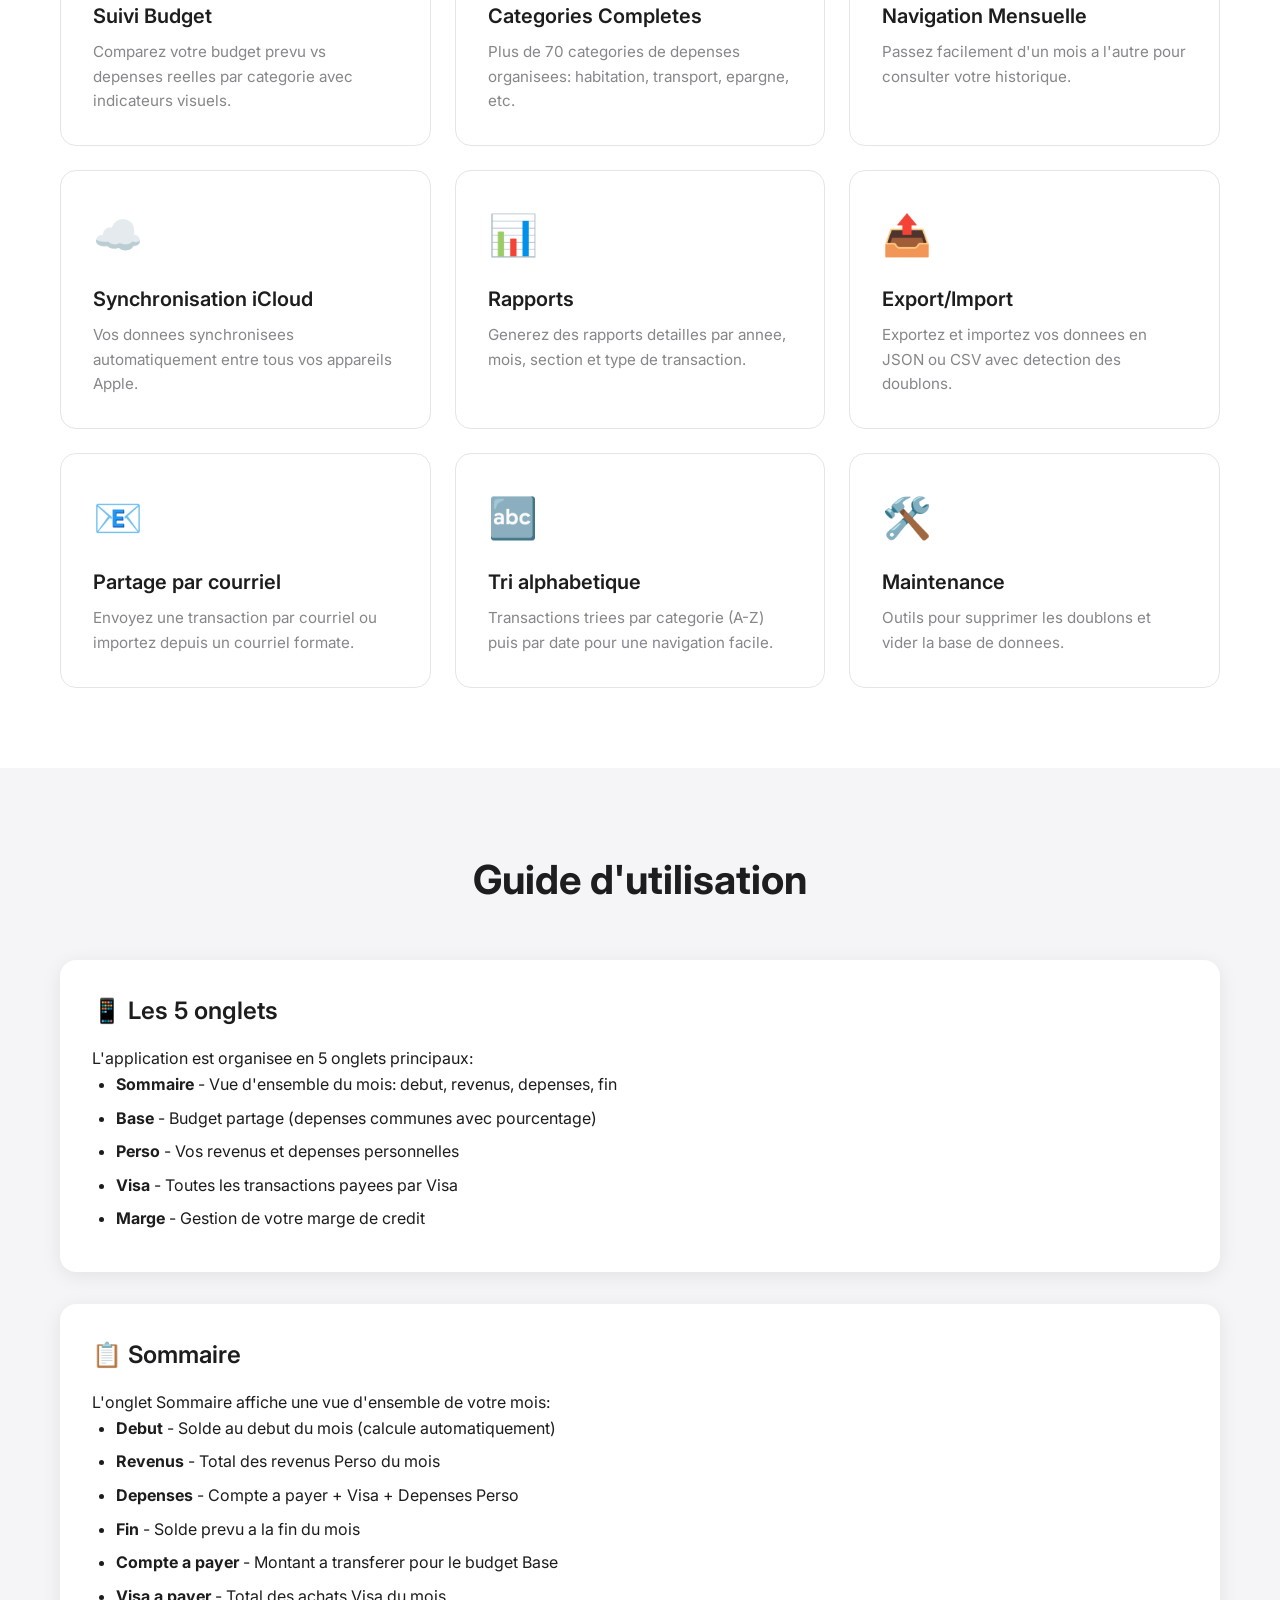
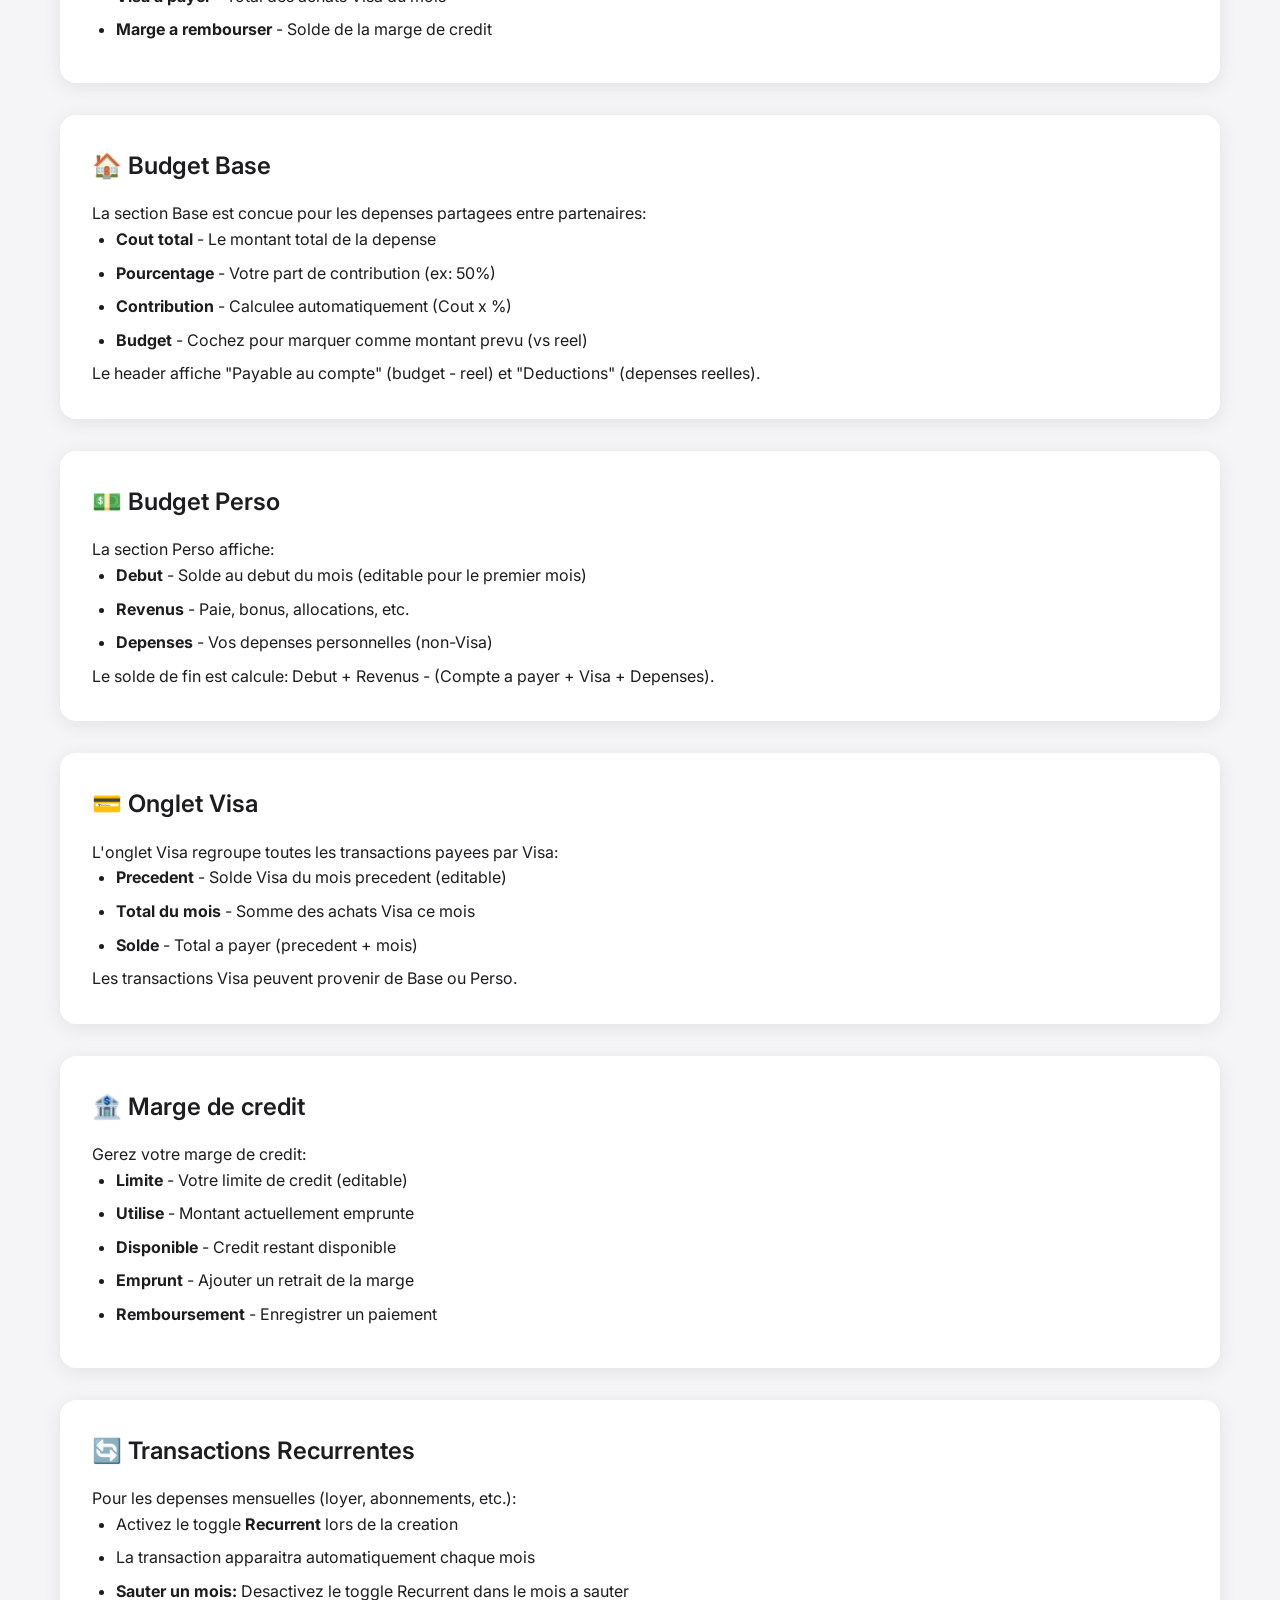
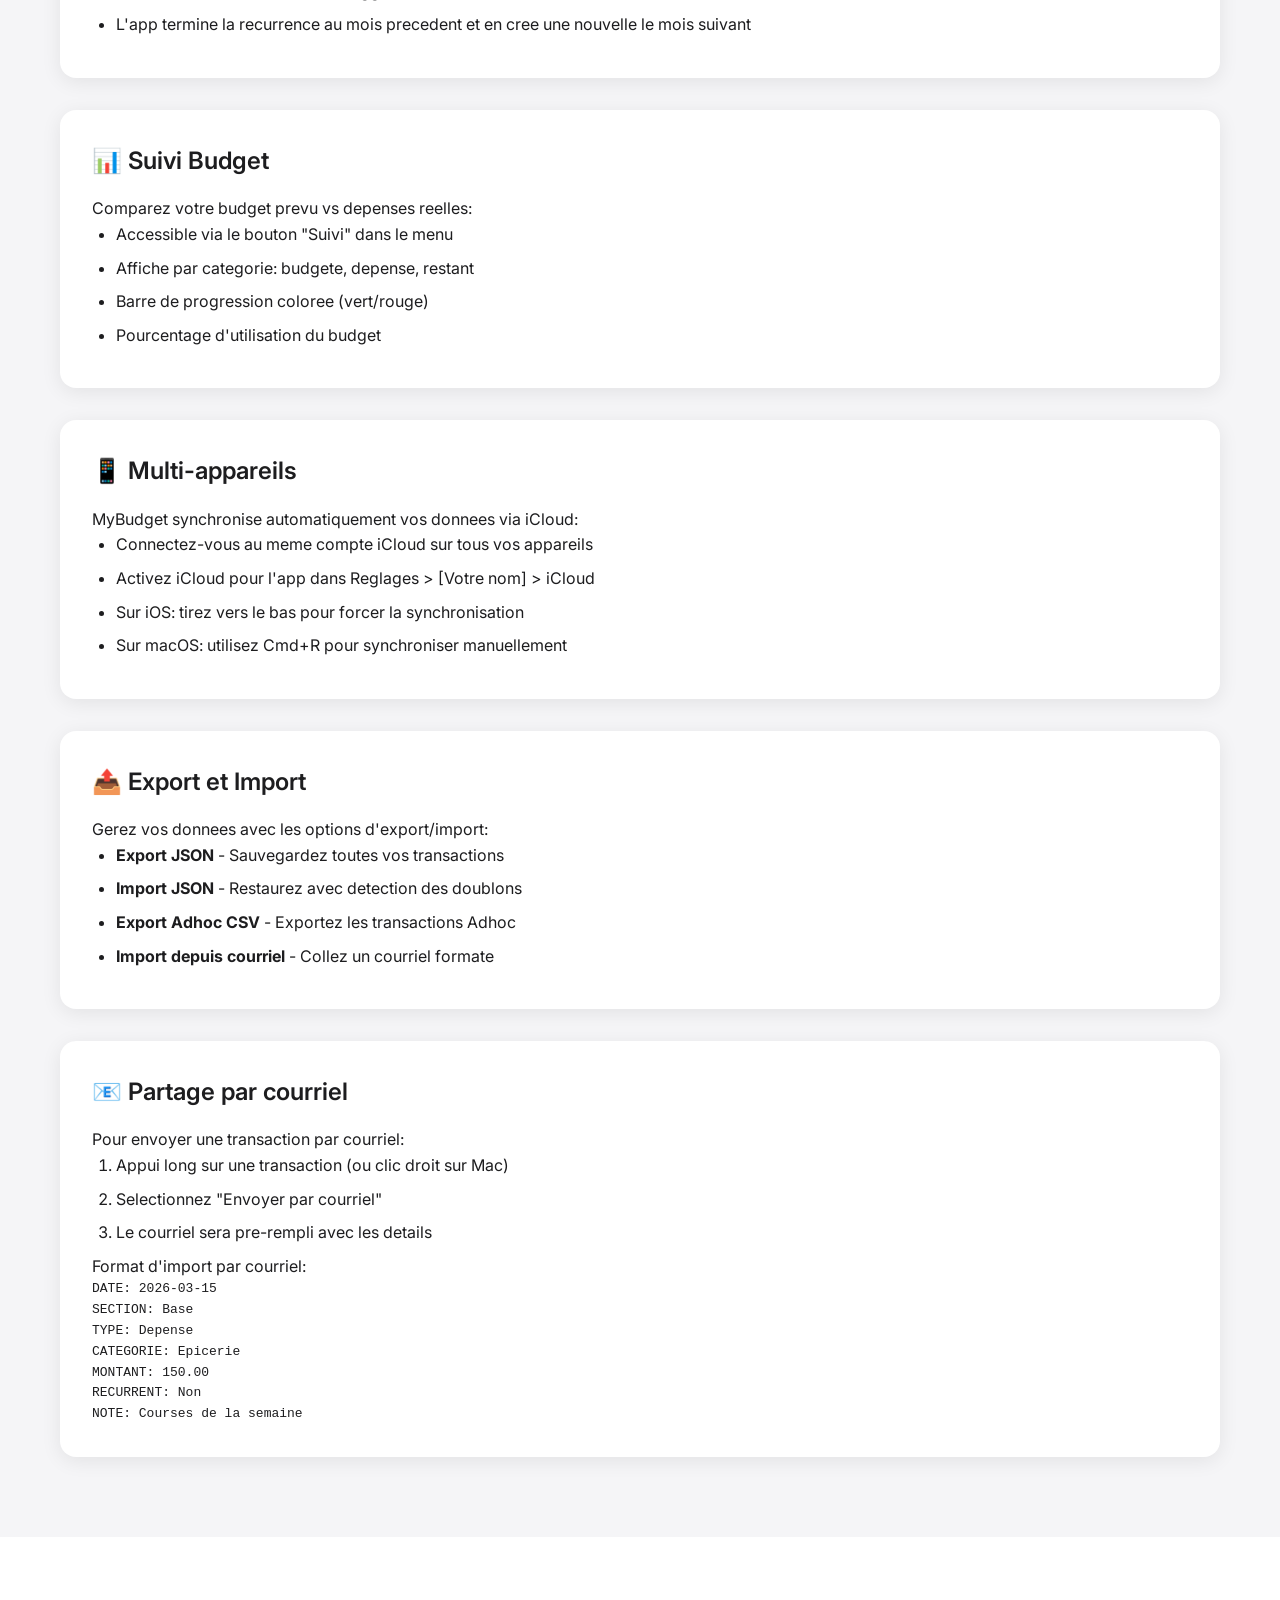
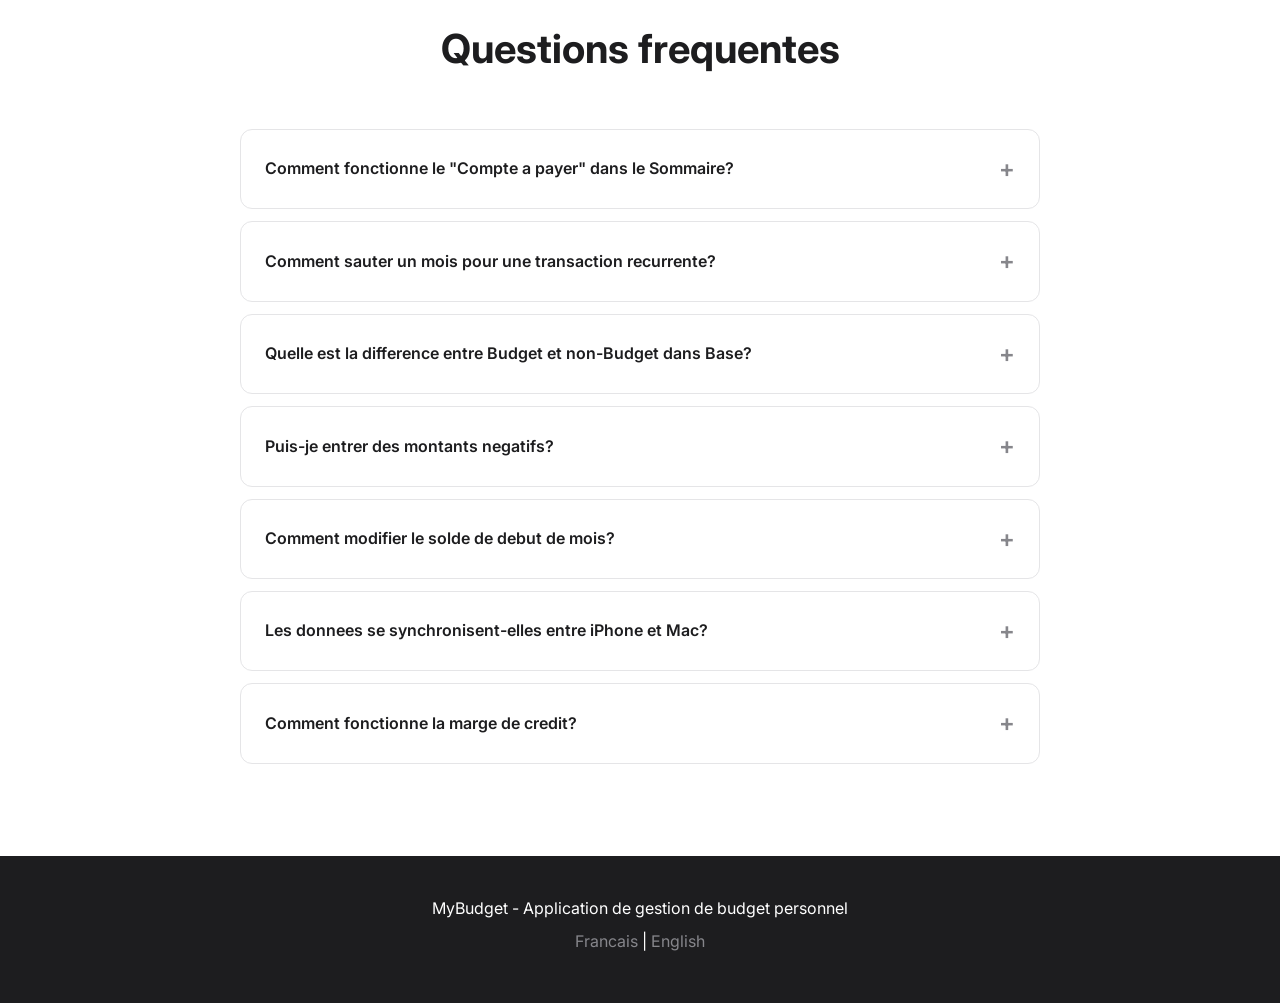
==== commit 0f7fb4fa: "Mise à jour documentation avec nouvelles fonctionnalités - Ajout onglet Sommaire (vue d'ensemble) - " ====
--- a/index.html
+++ b/index.html
@@ -19,7 +19,7 @@
                 <span>MyBudget</span>
             </a>
             <ul class="nav-menu">
-                <li><a href="#features">Fonctionnalités</a></li>
+                <li><a href="#features">Fonctionnalites</a></li>
                 <li><a href="#guide">Guide</a></li>
                 <li><a href="#faq">FAQ</a></li>
             </ul>
@@ -35,10 +35,10 @@
         <div class="hero-content">
             <img src="images/favicon.png" alt="MyBudget" class="hero-icon">
             <h1>MyBudget</h1>
-            <p class="hero-subtitle">Gérez votre budget personnel et familial en toute simplicité</p>
+            <p class="hero-subtitle">Gerez votre budget personnel et familial en toute simplicite</p>
             <p class="hero-description">
-                Application iOS, iPadOS et macOS pour suivre vos revenus, dépenses et
-                gérer votre budget commun avec votre partenaire.
+                Application iOS, iPadOS et macOS pour suivre vos revenus, depenses et
+                gerer votre budget commun avec votre partenaire.
             </p>
             <div class="hero-badges">
                 <span class="badge">iOS</span>
@@ -52,97 +52,97 @@
     <main>
         <section id="features" class="section">
             <div class="container">
-                <h2>Fonctionnalités</h2>
+                <h2>Fonctionnalites</h2>
 
                 <div class="features-grid">
                     <div class="feature-card">
+                        <div class="feature-icon">📋</div>
+                        <h3>Sommaire</h3>
+                        <p>Vue d'ensemble mensuelle: solde de debut, revenus, depenses totales et solde de fin.</p>
+                    </div>
+
+                    <div class="feature-card">
+                        <div class="feature-icon">🏠</div>
+                        <h3>Budget Base</h3>
+                        <p>Gerez les depenses partagees avec un systeme de contribution par pourcentage et suivi budget/reel.</p>
+                    </div>
+
+                    <div class="feature-card">
                         <div class="feature-icon">💰</div>
-                        <h3>Budget Personnel</h3>
-                        <p>Suivez vos revenus et dépenses personnelles avec des catégories détaillées.</p>
-                    </div>
-
-                    <div class="feature-card">
-                        <div class="feature-icon">👫</div>
-                        <h3>Budget Commun</h3>
-                        <p>Gérez les dépenses partagées avec un système de contribution par pourcentage.</p>
+                        <h3>Budget Perso</h3>
+                        <p>Suivez vos revenus et depenses personnelles avec solde de debut et fin de mois.</p>
+                    </div>
+
+                    <div class="feature-card">
+                        <div class="feature-icon">💳</div>
+                        <h3>Visa</h3>
+                        <p>Onglet dedie pour suivre toutes vos depenses Visa avec solde precedent et total du mois.</p>
+                    </div>
+
+                    <div class="feature-card">
+                        <div class="feature-icon">🏦</div>
+                        <h3>Marge de credit</h3>
+                        <p>Gerez votre marge de credit: limite, solde utilise, disponible, emprunts et remboursements.</p>
+                    </div>
+
+                    <div class="feature-card">
+                        <div class="feature-icon">🔁</div>
+                        <h3>Transactions recurrentes</h3>
+                        <p>Marquez vos depenses mensuelles comme recurrentes avec possibilite de sauter un mois.</p>
                     </div>
 
                     <div class="feature-card">
                         <div class="feature-icon">📊</div>
-                        <h3>Résumé Mensuel</h3>
-                        <p>Visualisez vos revenus, dépenses et solde pour chaque mois.</p>
+                        <h3>Suivi Budget</h3>
+                        <p>Comparez votre budget prevu vs depenses reelles par categorie avec indicateurs visuels.</p>
                     </div>
 
                     <div class="feature-card">
                         <div class="feature-icon">🏷️</div>
-                        <h3>Catégories Complètes</h3>
-                        <p>Plus de 70 catégories de dépenses organisées: habitation, transport, épargne, etc.</p>
-                    </div>
-
-                    <div class="feature-card">
-                        <div class="feature-icon">💳</div>
-                        <h3>Modes de Paiement</h3>
-                        <p>Distinguez vos paiements par compte bancaire ou carte Visa.</p>
+                        <h3>Categories Completes</h3>
+                        <p>Plus de 70 categories de depenses organisees: habitation, transport, epargne, etc.</p>
                     </div>
 
                     <div class="feature-card">
                         <div class="feature-icon">📅</div>
                         <h3>Navigation Mensuelle</h3>
-                        <p>Passez facilement d'un mois à l'autre pour consulter votre historique.</p>
-                    </div>
-
-                    <div class="feature-card">
-                        <div class="feature-icon">🔄</div>
-                        <h3>Duplication Rapide</h3>
-                        <p>Dupliquez vos transactions récurrentes au mois suivant en un geste.</p>
-                    </div>
-
-                    <div class="feature-card">
-                        <div class="feature-icon">➖</div>
-                        <h3>Montants Négatifs</h3>
-                        <p>Supportez les remboursements et crédits avec des montants négatifs.</p>
+                        <p>Passez facilement d'un mois a l'autre pour consulter votre historique.</p>
                     </div>
 
                     <div class="feature-card">
                         <div class="feature-icon">☁️</div>
                         <h3>Synchronisation iCloud</h3>
-                        <p>Vos données synchronisées automatiquement entre tous vos appareils Apple avec indicateur visuel.</p>
+                        <p>Vos donnees synchronisees automatiquement entre tous vos appareils Apple.</p>
                     </div>
 
                     <div class="feature-card">
                         <div class="feature-icon">📊</div>
                         <h3>Rapports</h3>
-                        <p>Générez des rapports détaillés par année, mois, section et type de transaction.</p>
+                        <p>Generez des rapports detailles par annee, mois, section et type de transaction.</p>
                     </div>
 
                     <div class="feature-card">
                         <div class="feature-icon">📤</div>
                         <h3>Export/Import</h3>
-                        <p>Exportez et importez vos données en JSON ou CSV avec détection des doublons.</p>
+                        <p>Exportez et importez vos donnees en JSON ou CSV avec detection des doublons.</p>
                     </div>
 
                     <div class="feature-card">
                         <div class="feature-icon">📧</div>
                         <h3>Partage par courriel</h3>
-                        <p>Envoyez une transaction par courriel ou importez depuis un courriel formaté.</p>
-                    </div>
-
-                    <div class="feature-card">
-                        <div class="feature-icon">🔁</div>
-                        <h3>Transactions récurrentes</h3>
-                        <p>Marquez vos dépenses mensuelles comme récurrentes pour un suivi automatique.</p>
+                        <p>Envoyez une transaction par courriel ou importez depuis un courriel formate.</p>
                     </div>
 
                     <div class="feature-card">
                         <div class="feature-icon">🔤</div>
-                        <h3>Tri alphabétique</h3>
-                        <p>Transactions triées par catégorie (A-Z) puis par date pour une navigation facile.</p>
+                        <h3>Tri alphabetique</h3>
+                        <p>Transactions triees par categorie (A-Z) puis par date pour une navigation facile.</p>
                     </div>
 
                     <div class="feature-card">
                         <div class="feature-icon">🛠️</div>
                         <h3>Maintenance</h3>
-                        <p>Outils pour supprimer les doublons et vider la base de données.</p>
+                        <p>Outils pour supprimer les doublons et vider la base de donnees.</p>
                     </div>
                 </div>
             </div>
@@ -154,57 +154,105 @@
 
                 <div class="guide-content">
                     <article class="guide-article">
-                        <h3>🚀 Premiers pas</h3>
-                        <ol>
-                            <li>Lancez l'application MyBudget</li>
-                            <li>Choisissez la section <strong>Commun</strong> ou <strong>Perso</strong></li>
-                            <li>Appuyez sur <strong>+</strong> pour ajouter votre première transaction</li>
-                            <li>Sélectionnez le type (Revenu ou Dépense) et la catégorie</li>
-                            <li>Entrez le montant et sauvegardez</li>
-                        </ol>
-                    </article>
-
-                    <article class="guide-article">
-                        <h3>👫 Budget Commun</h3>
-                        <p>La section Commun est conçue pour les dépenses partagées entre partenaires:</p>
-                        <ul>
-                            <li><strong>Coût total</strong> - Le montant total de la dépense</li>
+                        <h3>📱 Les 5 onglets</h3>
+                        <p>L'application est organisee en 5 onglets principaux:</p>
+                        <ul>
+                            <li><strong>Sommaire</strong> - Vue d'ensemble du mois: debut, revenus, depenses, fin</li>
+                            <li><strong>Base</strong> - Budget partage (depenses communes avec pourcentage)</li>
+                            <li><strong>Perso</strong> - Vos revenus et depenses personnelles</li>
+                            <li><strong>Visa</strong> - Toutes les transactions payees par Visa</li>
+                            <li><strong>Marge</strong> - Gestion de votre marge de credit</li>
+                        </ul>
+                    </article>
+
+                    <article class="guide-article">
+                        <h3>📋 Sommaire</h3>
+                        <p>L'onglet Sommaire affiche une vue d'ensemble de votre mois:</p>
+                        <ul>
+                            <li><strong>Debut</strong> - Solde au debut du mois (calcule automatiquement)</li>
+                            <li><strong>Revenus</strong> - Total des revenus Perso du mois</li>
+                            <li><strong>Depenses</strong> - Compte a payer + Visa + Depenses Perso</li>
+                            <li><strong>Fin</strong> - Solde prevu a la fin du mois</li>
+                            <li><strong>Compte a payer</strong> - Montant a transferer pour le budget Base</li>
+                            <li><strong>Visa a payer</strong> - Total des achats Visa du mois</li>
+                            <li><strong>Marge a rembourser</strong> - Solde de la marge de credit</li>
+                        </ul>
+                    </article>
+
+                    <article class="guide-article">
+                        <h3>🏠 Budget Base</h3>
+                        <p>La section Base est concue pour les depenses partagees entre partenaires:</p>
+                        <ul>
+                            <li><strong>Cout total</strong> - Le montant total de la depense</li>
                             <li><strong>Pourcentage</strong> - Votre part de contribution (ex: 50%)</li>
-                            <li><strong>Contribution</strong> - Calculée automatiquement (Coût × %)</li>
-                        </ul>
-                        <p>Le solde du budget Commun est automatiquement reporté dans votre section Perso comme dépense.</p>
-                    </article>
-
-                    <article class="guide-article">
-                        <h3>💵 Budget Personnel</h3>
+                            <li><strong>Contribution</strong> - Calculee automatiquement (Cout x %)</li>
+                            <li><strong>Budget</strong> - Cochez pour marquer comme montant prevu (vs reel)</li>
+                        </ul>
+                        <p>Le header affiche "Payable au compte" (budget - reel) et "Deductions" (depenses reelles).</p>
+                    </article>
+
+                    <article class="guide-article">
+                        <h3>💵 Budget Perso</h3>
                         <p>La section Perso affiche:</p>
                         <ul>
-                            <li>Vos revenus personnels (Paie, Bonus, etc.)</li>
-                            <li>Vos dépenses personnelles</li>
-                            <li>Votre contribution au budget Commun (automatique)</li>
-                            <li>Le solde disponible après toutes les dépenses</li>
-                        </ul>
-                    </article>
-
-                    <article class="guide-article">
-                        <h3>🔄 Transactions Récurrentes</h3>
-                        <p>Pour les dépenses mensuelles récurrentes (loyer, abonnements, etc.):</p>
-                        <ol>
-                            <li>Glissez une transaction vers la droite</li>
-                            <li>Ou utilisez le menu contextuel (appui long)</li>
-                            <li>Sélectionnez <strong>Dupliquer au mois suivant</strong></li>
-                        </ol>
-                        <p>La transaction sera copiée avec la même date au mois suivant.</p>
+                            <li><strong>Debut</strong> - Solde au debut du mois (editable pour le premier mois)</li>
+                            <li><strong>Revenus</strong> - Paie, bonus, allocations, etc.</li>
+                            <li><strong>Depenses</strong> - Vos depenses personnelles (non-Visa)</li>
+                        </ul>
+                        <p>Le solde de fin est calcule: Debut + Revenus - (Compte a payer + Visa + Depenses).</p>
+                    </article>
+
+                    <article class="guide-article">
+                        <h3>💳 Onglet Visa</h3>
+                        <p>L'onglet Visa regroupe toutes les transactions payees par Visa:</p>
+                        <ul>
+                            <li><strong>Precedent</strong> - Solde Visa du mois precedent (editable)</li>
+                            <li><strong>Total du mois</strong> - Somme des achats Visa ce mois</li>
+                            <li><strong>Solde</strong> - Total a payer (precedent + mois)</li>
+                        </ul>
+                        <p>Les transactions Visa peuvent provenir de Base ou Perso.</p>
+                    </article>
+
+                    <article class="guide-article">
+                        <h3>🏦 Marge de credit</h3>
+                        <p>Gerez votre marge de credit:</p>
+                        <ul>
+                            <li><strong>Limite</strong> - Votre limite de credit (editable)</li>
+                            <li><strong>Utilise</strong> - Montant actuellement emprunte</li>
+                            <li><strong>Disponible</strong> - Credit restant disponible</li>
+                            <li><strong>Emprunt</strong> - Ajouter un retrait de la marge</li>
+                            <li><strong>Remboursement</strong> - Enregistrer un paiement</li>
+                        </ul>
+                    </article>
+
+                    <article class="guide-article">
+                        <h3>🔄 Transactions Recurrentes</h3>
+                        <p>Pour les depenses mensuelles (loyer, abonnements, etc.):</p>
+                        <ul>
+                            <li>Activez le toggle <strong>Recurrent</strong> lors de la creation</li>
+                            <li>La transaction apparaitra automatiquement chaque mois</li>
+                            <li><strong>Sauter un mois:</strong> Desactivez le toggle Recurrent dans le mois a sauter</li>
+                            <li>L'app termine la recurrence au mois precedent et en cree une nouvelle le mois suivant</li>
+                        </ul>
+                    </article>
+
+                    <article class="guide-article">
+                        <h3>📊 Suivi Budget</h3>
+                        <p>Comparez votre budget prevu vs depenses reelles:</p>
+                        <ul>
+                            <li>Accessible via le bouton "Suivi" dans le menu</li>
+                            <li>Affiche par categorie: budgete, depense, restant</li>
+                            <li>Barre de progression coloree (vert/rouge)</li>
+                            <li>Pourcentage d'utilisation du budget</li>
+                        </ul>
                     </article>
 
                     <article class="guide-article">
                         <h3>📱 Multi-appareils</h3>
-                        <p>MyBudget synchronise automatiquement vos données via iCloud:</p>
-                        <ul>
-                            <li>Assurez-vous d'être connecté au même compte iCloud sur tous vos appareils</li>
-                            <li>Activez iCloud pour l'app dans Réglages > [Votre nom] > iCloud</li>
-                            <li>Les modifications se synchronisent automatiquement toutes les 60 secondes</li>
-                            <li>L'icône iCloud dans la barre de navigation indique le statut de synchronisation</li>
+                        <p>MyBudget synchronise automatiquement vos donnees via iCloud:</p>
+                        <ul>
+                            <li>Connectez-vous au meme compte iCloud sur tous vos appareils</li>
+                            <li>Activez iCloud pour l'app dans Reglages > [Votre nom] > iCloud</li>
                             <li>Sur iOS: tirez vers le bas pour forcer la synchronisation</li>
                             <li>Sur macOS: utilisez Cmd+R pour synchroniser manuellement</li>
                         </ul>
@@ -212,22 +260,12 @@
 
                     <article class="guide-article">
                         <h3>📤 Export et Import</h3>
-                        <p>Gérez vos données avec les options d'export/import:</p>
-                        <ul>
-                            <li><strong>Export JSON</strong> - Sauvegardez toutes vos transactions en format JSON</li>
-                            <li><strong>Import JSON</strong> - Restaurez vos données avec détection automatique des doublons</li>
-                            <li><strong>Export Adhoc CSV</strong> - Exportez les transactions Adhoc en CSV</li>
-                            <li><strong>Import depuis courriel</strong> - Collez un courriel formaté pour créer une transaction</li>
-                        </ul>
-                    </article>
-
-                    <article class="guide-article">
-                        <h3>📊 Rapports</h3>
-                        <p>Analysez vos finances avec les rapports:</p>
-                        <ul>
-                            <li>Filtrez par année, mois, section (Base/Perso) et récurrence</li>
-                            <li>Visualisez les totaux par catégorie</li>
-                            <li>Consultez le total général de la période</li>
+                        <p>Gerez vos donnees avec les options d'export/import:</p>
+                        <ul>
+                            <li><strong>Export JSON</strong> - Sauvegardez toutes vos transactions</li>
+                            <li><strong>Import JSON</strong> - Restaurez avec detection des doublons</li>
+                            <li><strong>Export Adhoc CSV</strong> - Exportez les transactions Adhoc</li>
+                            <li><strong>Import depuis courriel</strong> - Collez un courriel formate</li>
                         </ul>
                     </article>
 
@@ -236,64 +274,60 @@
                         <p>Pour envoyer une transaction par courriel:</p>
                         <ol>
                             <li>Appui long sur une transaction (ou clic droit sur Mac)</li>
-                            <li>Sélectionnez "Envoyer par courriel"</li>
-                            <li>Le courriel sera pré-rempli avec les détails de la transaction</li>
+                            <li>Selectionnez "Envoyer par courriel"</li>
+                            <li>Le courriel sera pre-rempli avec les details</li>
                         </ol>
                         <p>Format d'import par courriel:</p>
                         <pre>DATE: 2026-03-15
 SECTION: Base
-TYPE: Dépense
+TYPE: Depense
 CATEGORIE: Epicerie
 MONTANT: 150.00
 RECURRENT: Non
 NOTE: Courses de la semaine</pre>
                     </article>
-
-                    <article class="guide-article">
-                        <h3>🛠️ Maintenance</h3>
-                        <p>Options de maintenance disponibles dans le menu Options > Maintenance:</p>
-                        <ul>
-                            <li><strong>Supprimer les doublons</strong> - Nettoie les transactions en double</li>
-                            <li><strong>Vider la BD</strong> - Supprime toutes les transactions (avec confirmation)</li>
-                        </ul>
-                    </article>
                 </div>
             </div>
         </section>
 
         <section id="faq" class="section">
             <div class="container">
-                <h2>Questions fréquentes</h2>
+                <h2>Questions frequentes</h2>
 
                 <div class="faq-list">
                     <details class="faq-item">
-                        <summary>Comment fonctionne le calcul du budget Commun dans Perso?</summary>
-                        <p>Dans la section Perso, les dépenses du budget Commun et le solde Commun sont automatiquement ajoutés comme dépenses. Cela représente votre contribution totale au budget partagé.</p>
-                    </details>
-
-                    <details class="faq-item">
-                        <summary>Puis-je entrer des montants négatifs?</summary>
-                        <p>Oui, les montants négatifs sont supportés pour les remboursements, crédits ou ajustements. Utilisez simplement le signe moins (-) devant le montant.</p>
-                    </details>
-
-                    <details class="faq-item">
-                        <summary>Mes données sont-elles sécurisées?</summary>
-                        <p>Oui, vos données sont stockées dans votre base de données iCloud privée. Elles sont chiffrées et accessibles uniquement par vos appareils connectés à votre compte Apple.</p>
-                    </details>
-
-                    <details class="faq-item">
-                        <summary>Puis-je partager mon budget avec mon partenaire?</summary>
-                        <p>Actuellement, chaque utilisateur a sa propre base de données. Pour un budget commun, vous pouvez chacun entrer vos contributions respectives avec votre pourcentage de participation.</p>
-                    </details>
-
-                    <details class="faq-item">
-                        <summary>Comment modifier une transaction?</summary>
-                        <p>Appuyez sur une transaction dans la liste pour ouvrir l'écran de modification. Vous pouvez aussi utiliser le menu contextuel (appui long) et sélectionner "Modifier".</p>
-                    </details>
-
-                    <details class="faq-item">
-                        <summary>Les données se synchronisent-elles entre iPhone et Mac?</summary>
-                        <p>Oui, tant que vous êtes connecté au même compte iCloud et que la synchronisation est activée, vos données sont disponibles sur iPhone, iPad et Mac.</p>
+                        <summary>Comment fonctionne le "Compte a payer" dans le Sommaire?</summary>
+                        <p>Le Compte a payer = Budget Base - Depenses reelles Base + Adhoc. C'est le montant net que vous devez transferer vers le compte commun.</p>
+                    </details>
+
+                    <details class="faq-item">
+                        <summary>Comment sauter un mois pour une transaction recurrente?</summary>
+                        <p>Allez dans le mois a sauter, ouvrez la transaction recurrente et desactivez le toggle "Recurrent". L'app terminera la recurrence au mois precedent et en creera une nouvelle a partir du mois suivant.</p>
+                    </details>
+
+                    <details class="faq-item">
+                        <summary>Quelle est la difference entre Budget et non-Budget dans Base?</summary>
+                        <p>Les transactions "Budget" representent vos previsions (montants planifies). Les transactions non-Budget sont les depenses reelles. Le suivi budget compare les deux.</p>
+                    </details>
+
+                    <details class="faq-item">
+                        <summary>Puis-je entrer des montants negatifs?</summary>
+                        <p>Oui, les montants negatifs sont supportes pour les remboursements, credits ou ajustements.</p>
+                    </details>
+
+                    <details class="faq-item">
+                        <summary>Comment modifier le solde de debut de mois?</summary>
+                        <p>Dans l'onglet Perso, appuyez sur le montant "Debut" pour le modifier. Ceci est utile pour le premier mois d'utilisation.</p>
+                    </details>
+
+                    <details class="faq-item">
+                        <summary>Les donnees se synchronisent-elles entre iPhone et Mac?</summary>
+                        <p>Oui, via iCloud. Assurez-vous d'etre connecte au meme compte iCloud et que la synchronisation est activee.</p>
+                    </details>
+
+                    <details class="faq-item">
+                        <summary>Comment fonctionne la marge de credit?</summary>
+                        <p>Definissez votre limite et solde initial. Les emprunts augmentent le solde utilise, les remboursements le reduisent. Le disponible = Limite - Utilise.</p>
                     </details>
                 </div>
             </div>
@@ -302,9 +336,9 @@
 
     <footer class="footer">
         <div class="container">
-            <p>MyBudget © 2026 - Application de gestion de budget personnel</p>
+            <p>MyBudget - Application de gestion de budget personnel</p>
             <p class="footer-links">
-                <a href="index.html">Français</a> |
+                <a href="index.html">Francais</a> |
                 <a href="en/index.html">English</a>
             </p>
         </div>
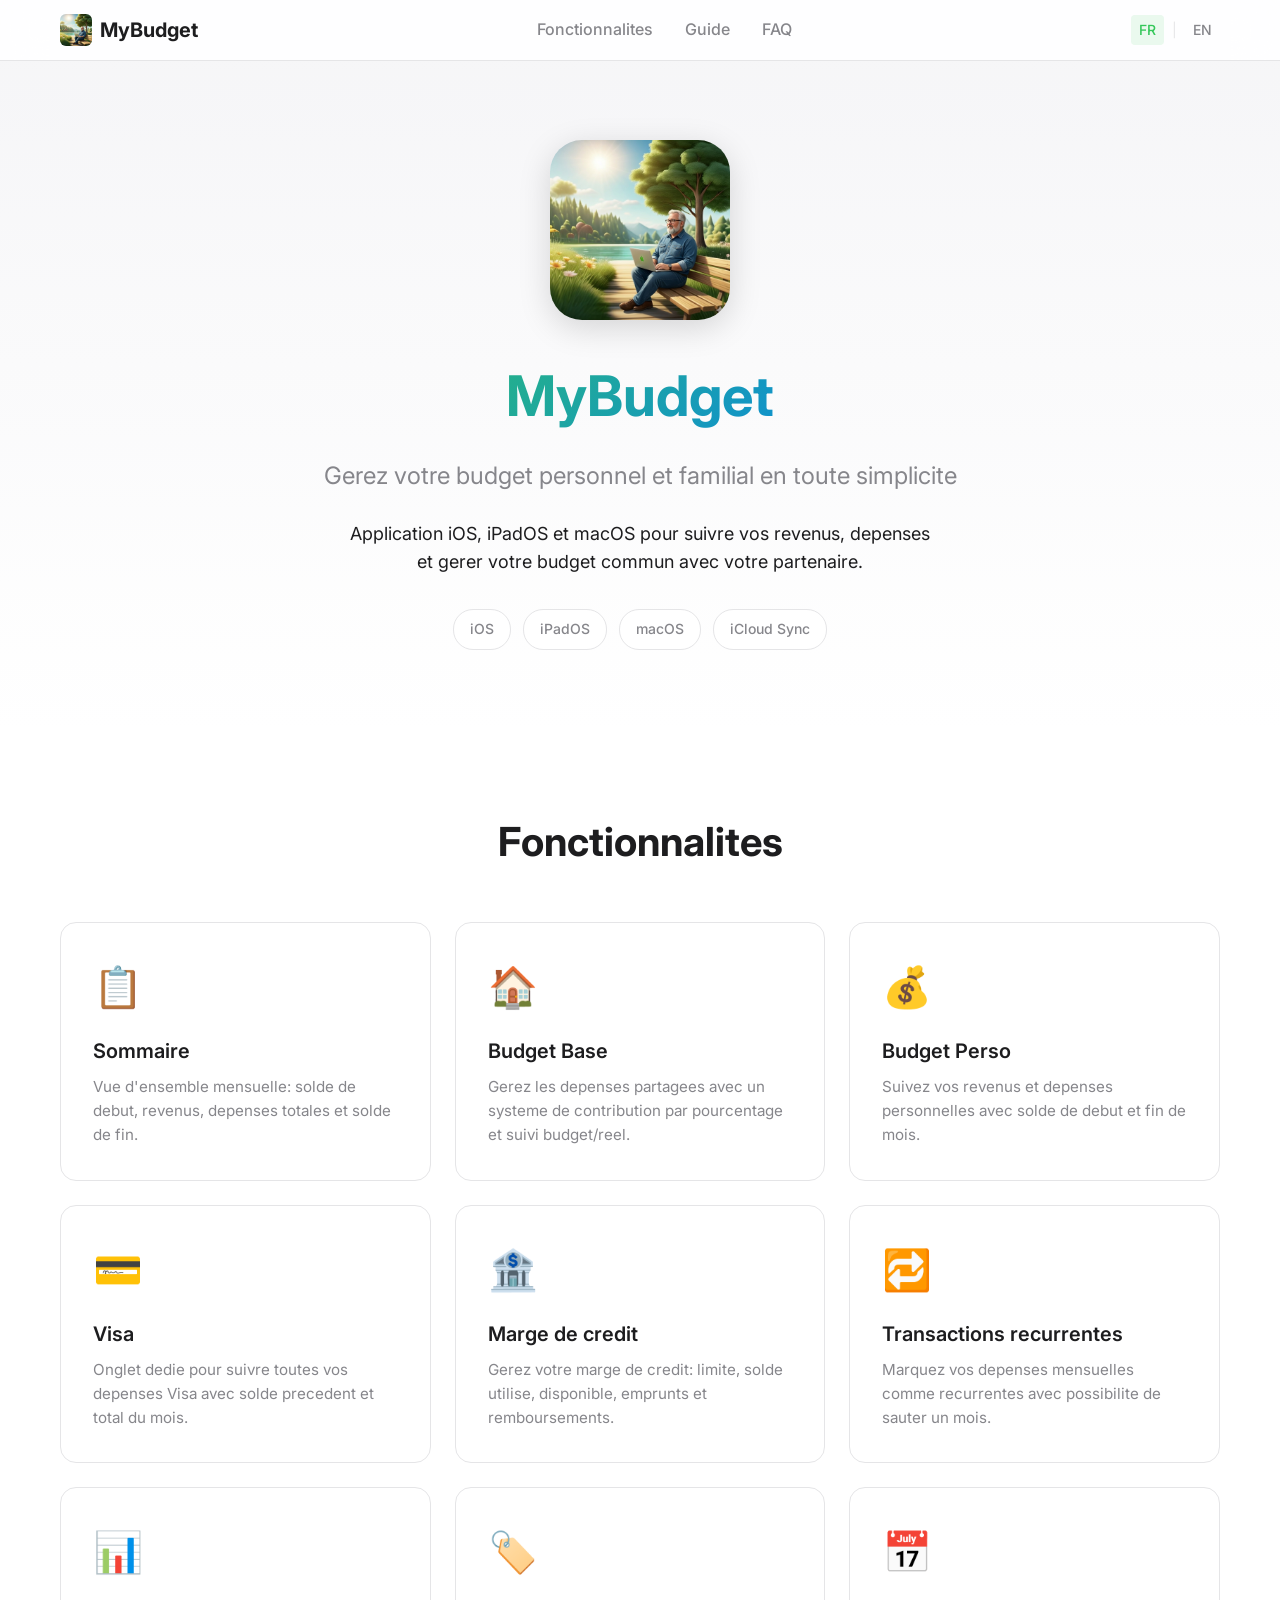
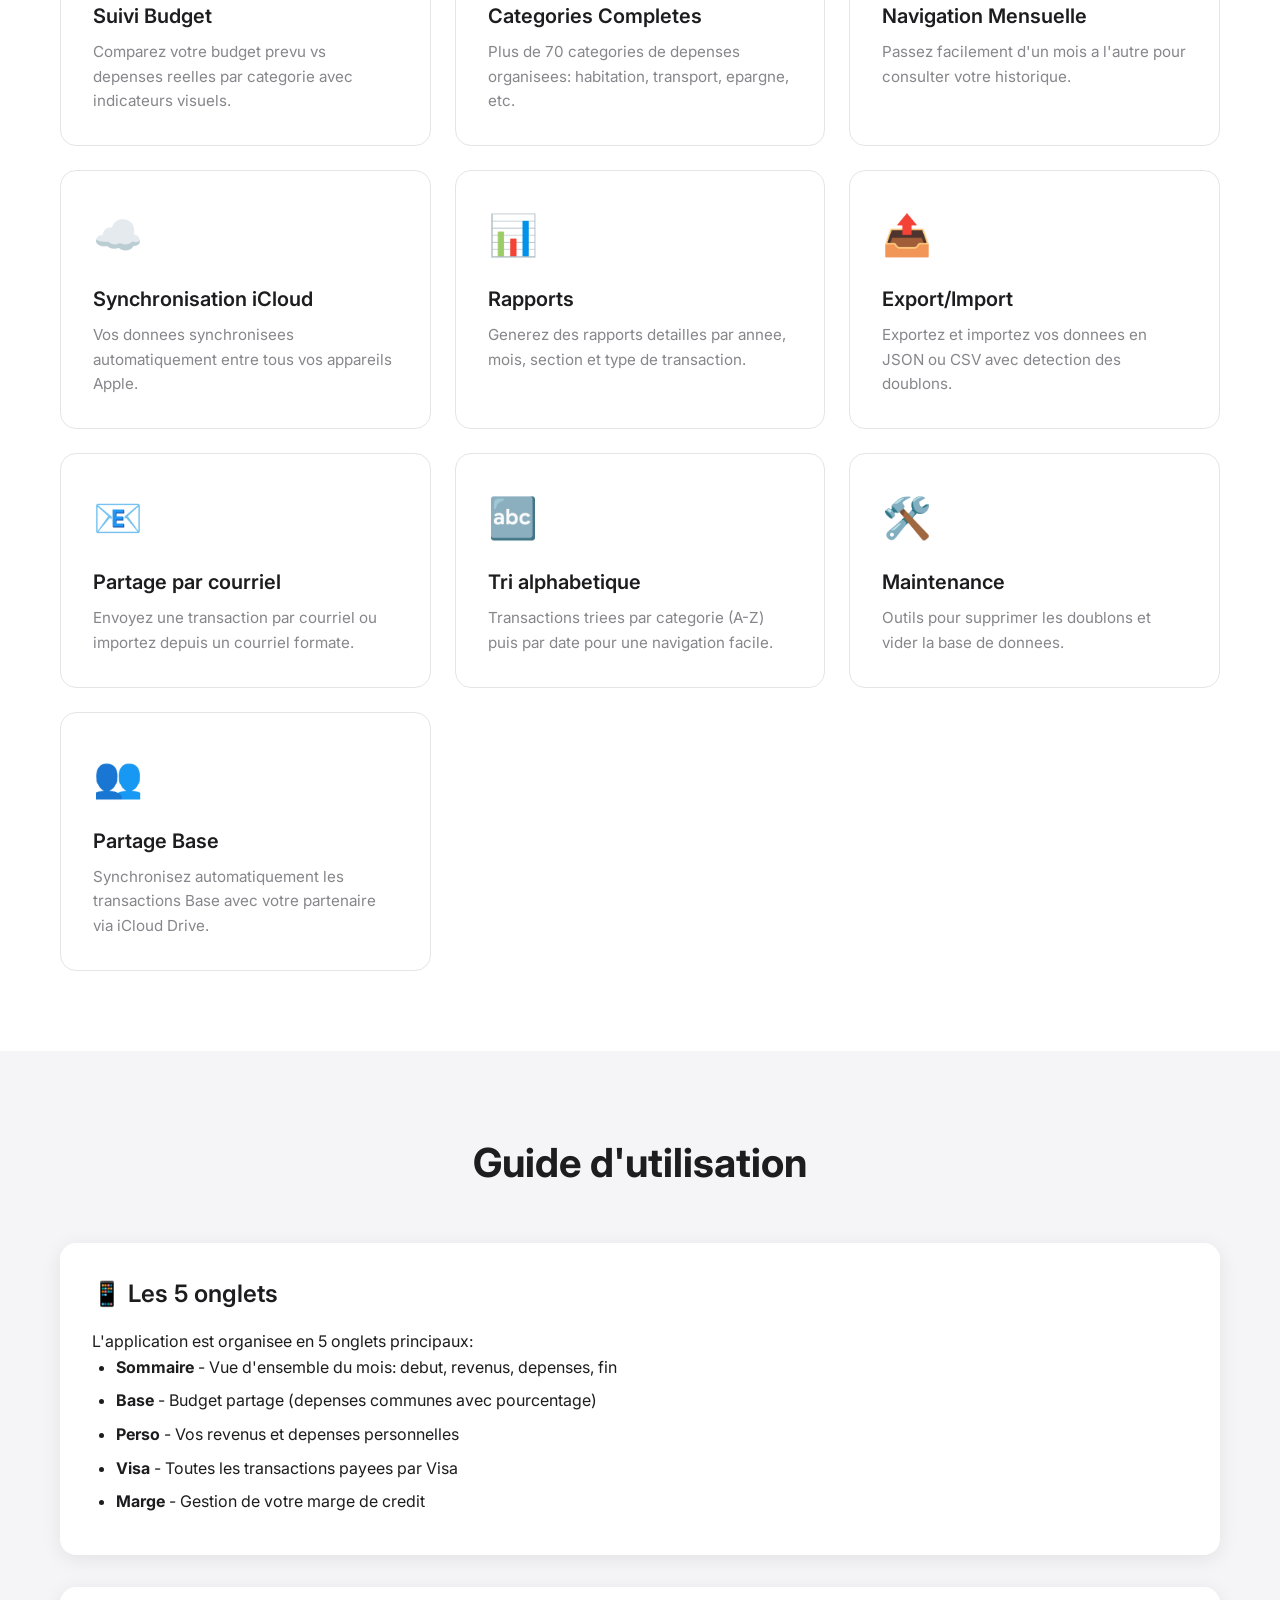
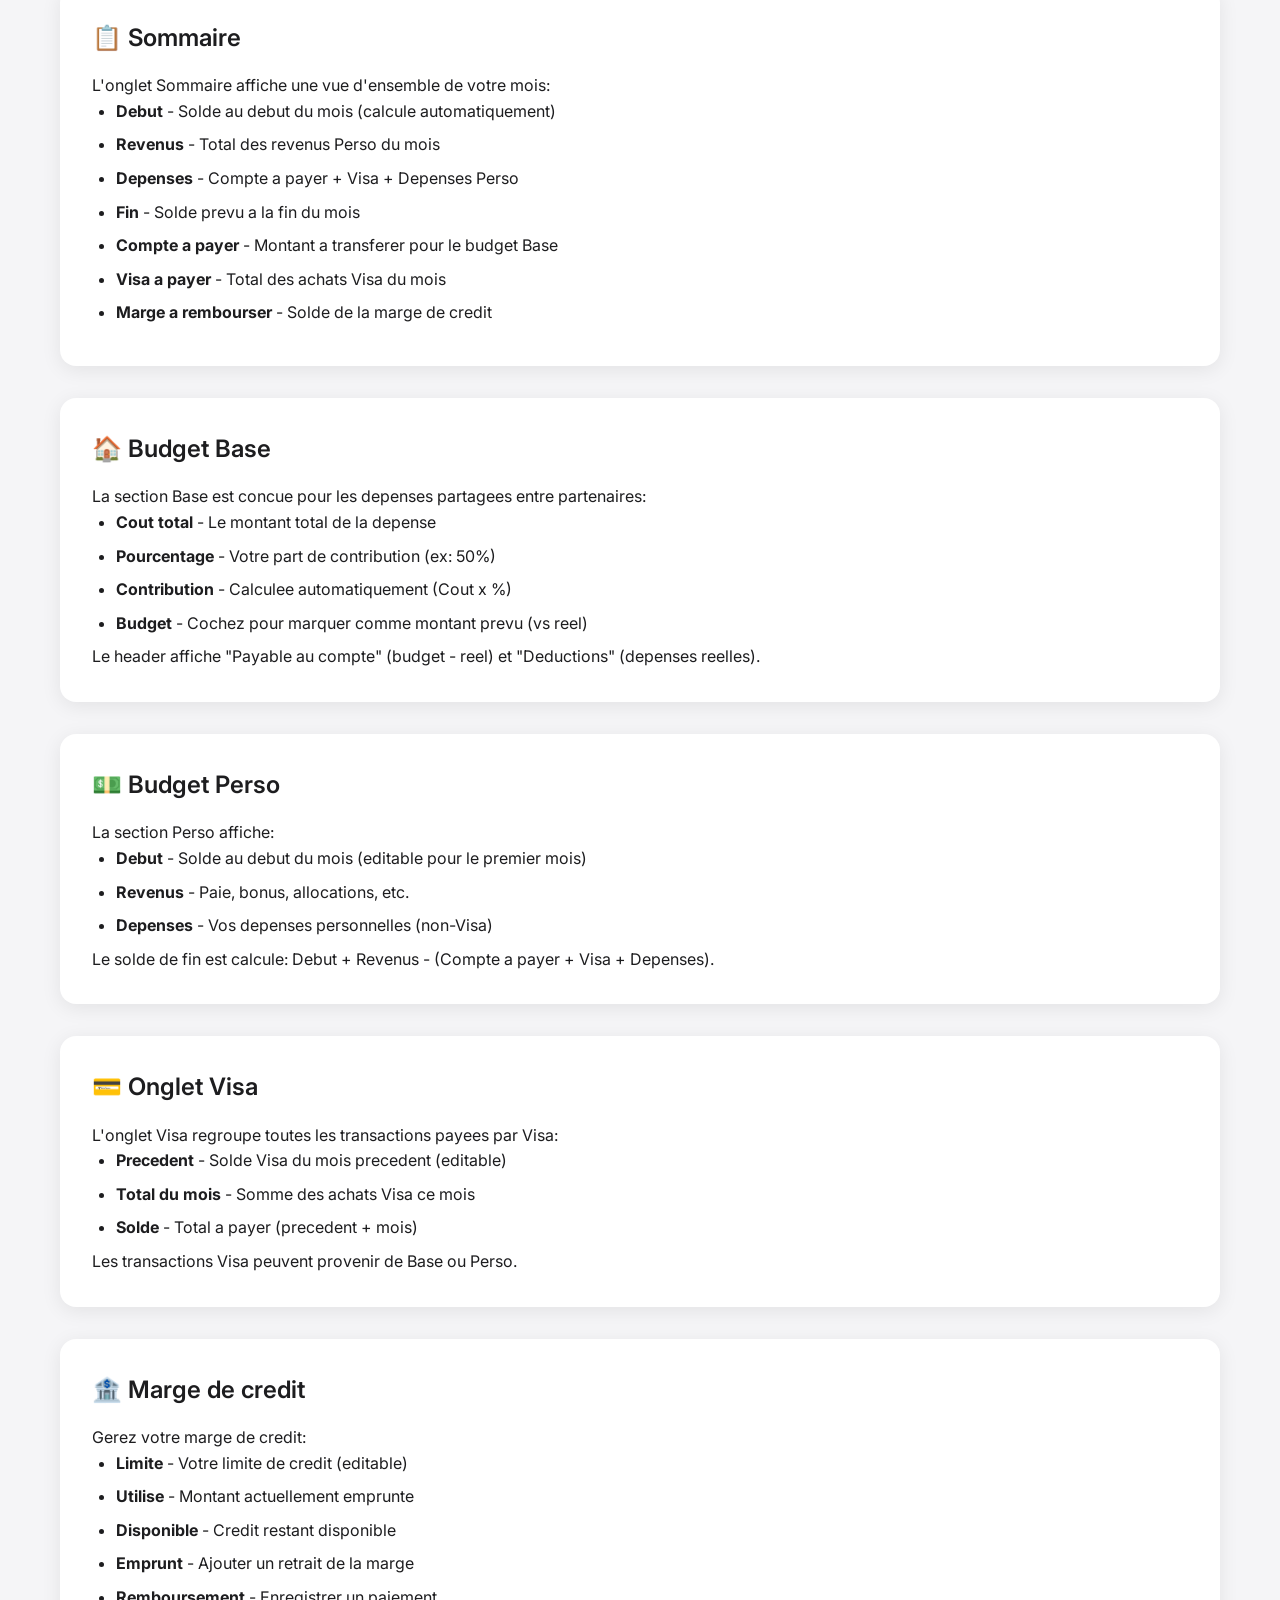
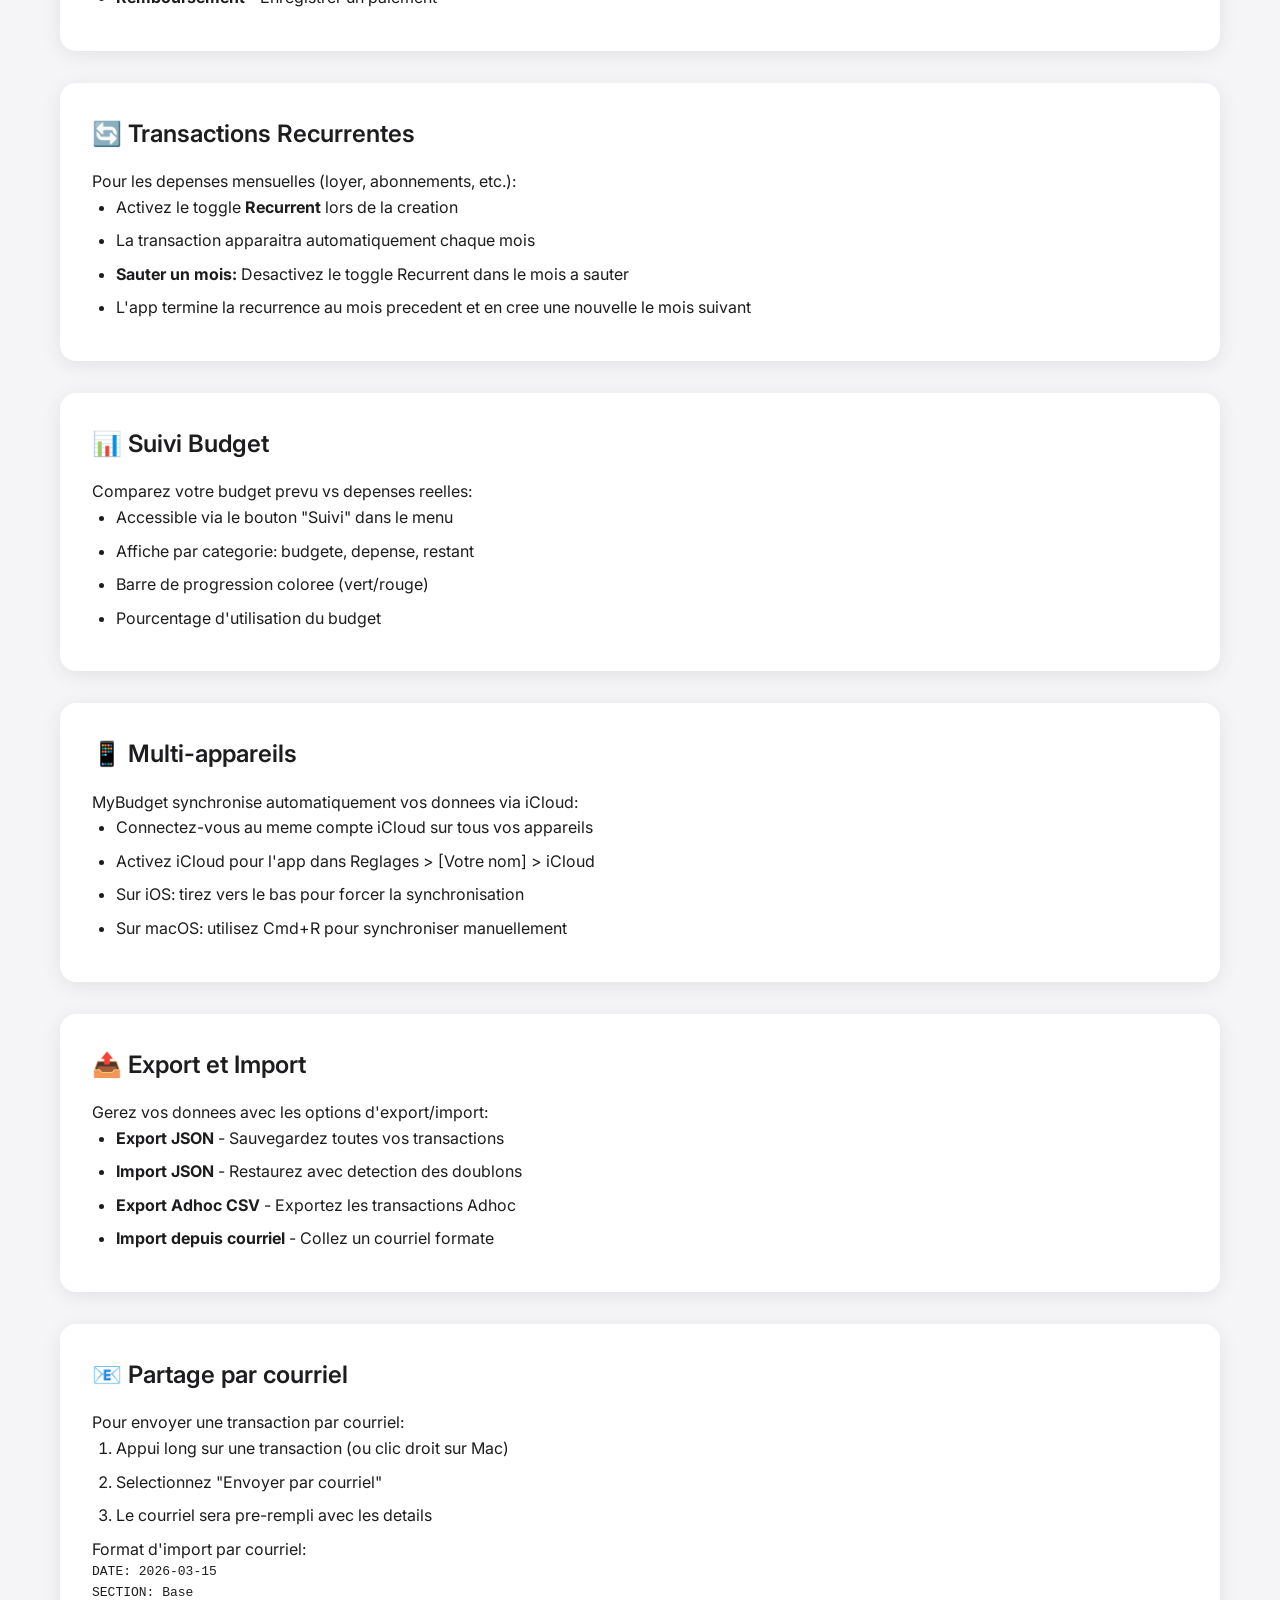
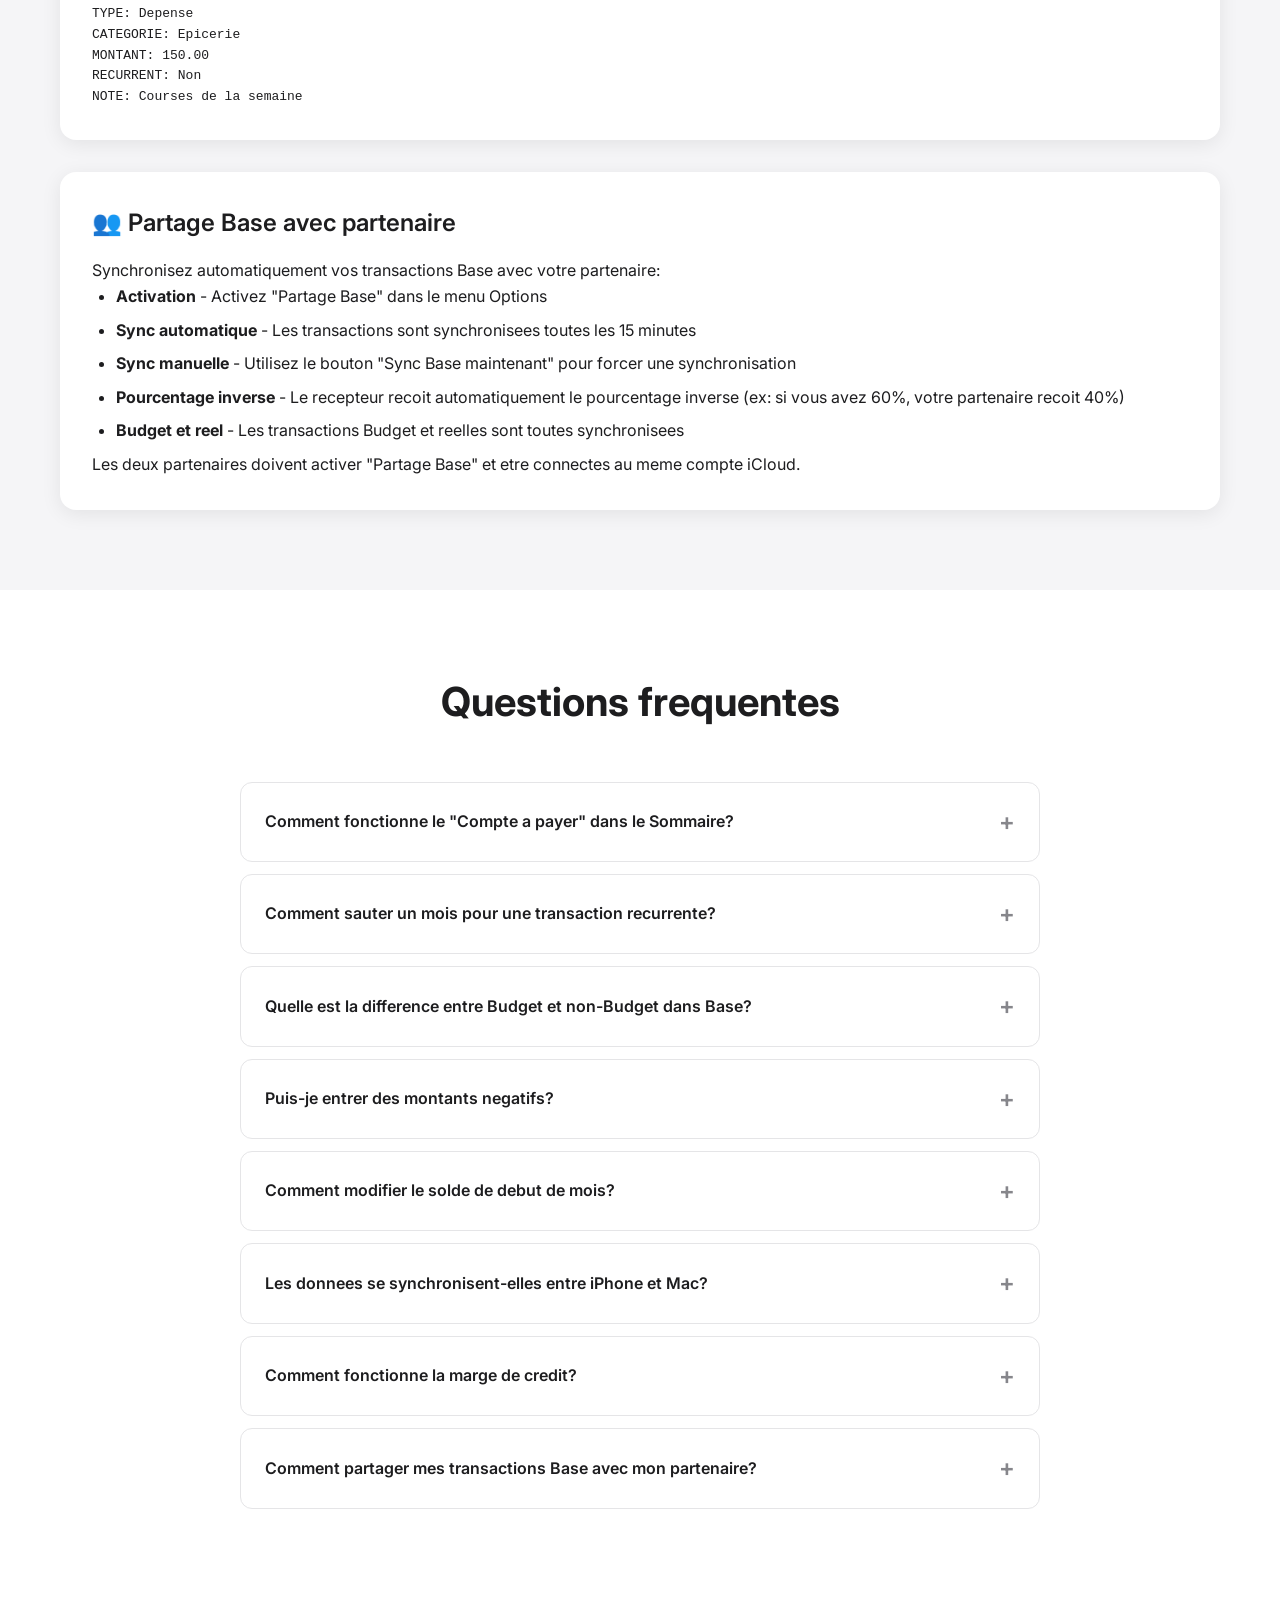
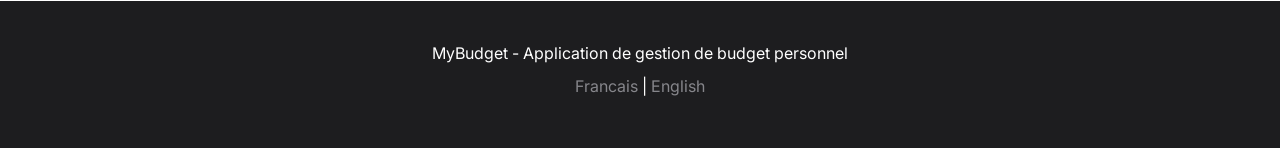
==== commit 87440afe: "Docs: ajout fonctionnalité Partage Base avec partenaire Co-Authored-By: Claude Opus 4.5 <noreply@ant" ====
--- a/index.html
+++ b/index.html
@@ -144,6 +144,12 @@
                         <h3>Maintenance</h3>
                         <p>Outils pour supprimer les doublons et vider la base de donnees.</p>
                     </div>
+
+                    <div class="feature-card">
+                        <div class="feature-icon">👥</div>
+                        <h3>Partage Base</h3>
+                        <p>Synchronisez automatiquement les transactions Base avec votre partenaire via iCloud Drive.</p>
+                    </div>
                 </div>
             </div>
         </section>
@@ -286,6 +292,19 @@
 RECURRENT: Non
 NOTE: Courses de la semaine</pre>
                     </article>
+
+                    <article class="guide-article">
+                        <h3>👥 Partage Base avec partenaire</h3>
+                        <p>Synchronisez automatiquement vos transactions Base avec votre partenaire:</p>
+                        <ul>
+                            <li><strong>Activation</strong> - Activez "Partage Base" dans le menu Options</li>
+                            <li><strong>Sync automatique</strong> - Les transactions sont synchronisees toutes les 15 minutes</li>
+                            <li><strong>Sync manuelle</strong> - Utilisez le bouton "Sync Base maintenant" pour forcer une synchronisation</li>
+                            <li><strong>Pourcentage inverse</strong> - Le recepteur recoit automatiquement le pourcentage inverse (ex: si vous avez 60%, votre partenaire recoit 40%)</li>
+                            <li><strong>Budget et reel</strong> - Les transactions Budget et reelles sont toutes synchronisees</li>
+                        </ul>
+                        <p>Les deux partenaires doivent activer "Partage Base" et etre connectes au meme compte iCloud.</p>
+                    </article>
                 </div>
             </div>
         </section>
@@ -328,6 +347,11 @@
                     <details class="faq-item">
                         <summary>Comment fonctionne la marge de credit?</summary>
                         <p>Definissez votre limite et solde initial. Les emprunts augmentent le solde utilise, les remboursements le reduisent. Le disponible = Limite - Utilise.</p>
+                    </details>
+
+                    <details class="faq-item">
+                        <summary>Comment partager mes transactions Base avec mon partenaire?</summary>
+                        <p>Activez "Partage Base" dans le menu Options. Les deux partenaires doivent activer cette option et etre connectes au meme compte iCloud. Les transactions sont synchronisees automatiquement toutes les 15 minutes, et le pourcentage est automatiquement inverse (100% - votre %).</p>
                     </details>
                 </div>
             </div>
